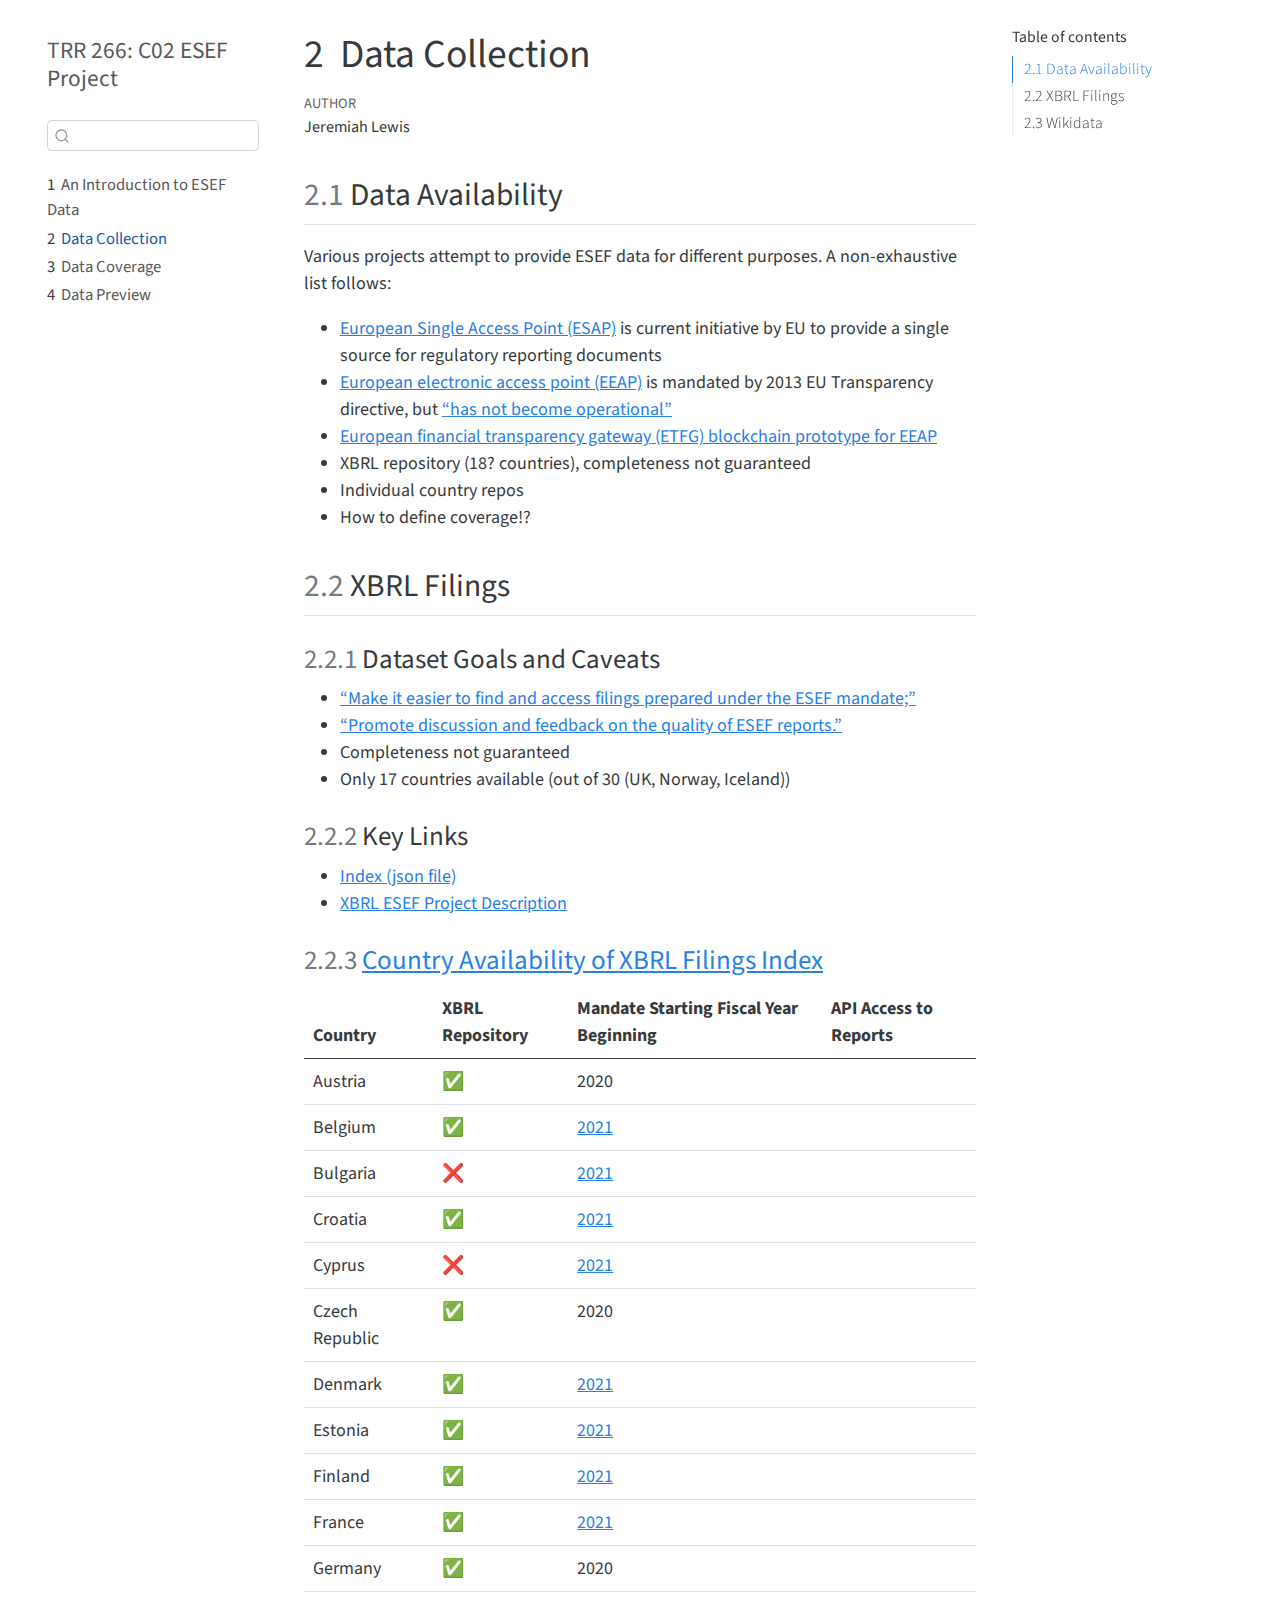
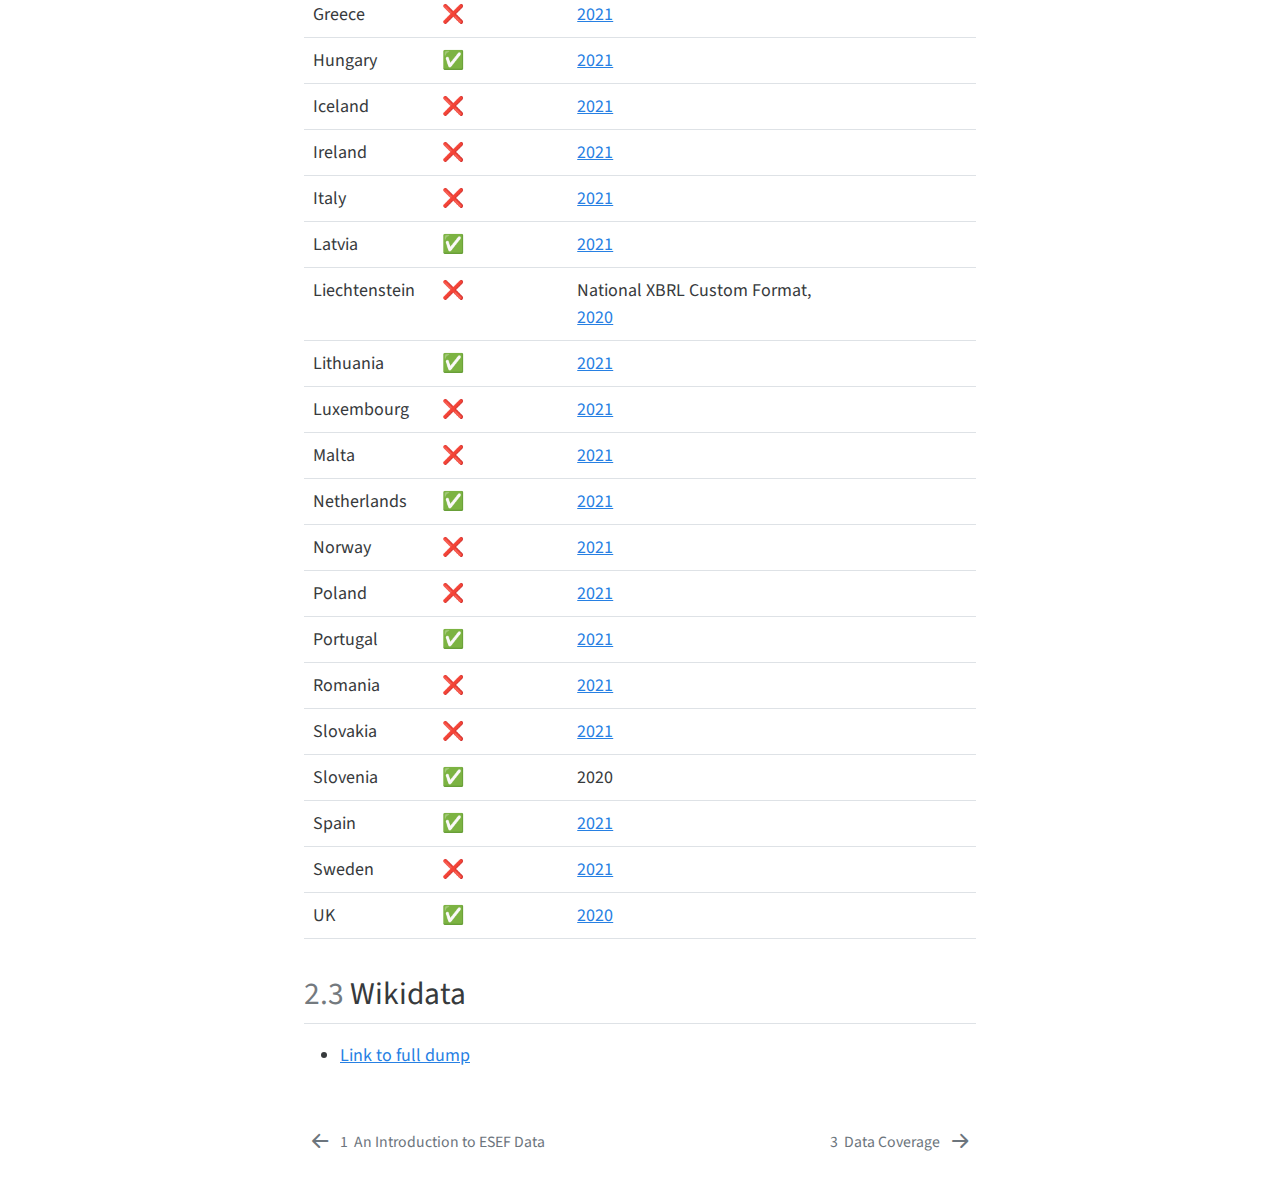
==== data-collection.html @ 5d167785 "Deploying to gh-pages from @ trr266/esef@4f5e19b838e55e9174f4c9a5ff359c7956d6057d 🚀" ====
<!DOCTYPE html>
<html xmlns="http://www.w3.org/1999/xhtml" lang="en" xml:lang="en"><head>

<meta charset="utf-8">
<meta name="generator" content="quarto-1.3.149">

<meta name="viewport" content="width=device-width, initial-scale=1.0, user-scalable=yes">

<meta name="author" content="Jeremiah Lewis">

<title>TRR 266: C02 ESEF Project - 2&nbsp; Data Collection</title>
<style>
code{white-space: pre-wrap;}
span.smallcaps{font-variant: small-caps;}
div.columns{display: flex; gap: min(4vw, 1.5em);}
div.column{flex: auto; overflow-x: auto;}
div.hanging-indent{margin-left: 1.5em; text-indent: -1.5em;}
ul.task-list{list-style: none;}
ul.task-list li input[type="checkbox"] {
  width: 0.8em;
  margin: 0 0.8em 0.2em -1.6em;
  vertical-align: middle;
}
</style>


<script src="site_libs/quarto-nav/quarto-nav.js"></script>
<script src="site_libs/quarto-nav/headroom.min.js"></script>
<script src="site_libs/clipboard/clipboard.min.js"></script>
<script src="site_libs/quarto-search/autocomplete.umd.js"></script>
<script src="site_libs/quarto-search/fuse.min.js"></script>
<script src="site_libs/quarto-search/quarto-search.js"></script>
<meta name="quarto:offset" content="./">
<link href="./data-coverage.html" rel="next">
<link href="./index.html" rel="prev">
<script src="site_libs/quarto-html/quarto.js"></script>
<script src="site_libs/quarto-html/popper.min.js"></script>
<script src="site_libs/quarto-html/tippy.umd.min.js"></script>
<script src="site_libs/quarto-html/anchor.min.js"></script>
<link href="site_libs/quarto-html/tippy.css" rel="stylesheet">
<link href="site_libs/quarto-html/quarto-syntax-highlighting.css" rel="stylesheet" id="quarto-text-highlighting-styles">
<script src="site_libs/bootstrap/bootstrap.min.js"></script>
<link href="site_libs/bootstrap/bootstrap-icons.css" rel="stylesheet">
<link href="site_libs/bootstrap/bootstrap.min.css" rel="stylesheet" id="quarto-bootstrap" data-mode="light">
<script id="quarto-search-options" type="application/json">{
  "location": "sidebar",
  "copy-button": false,
  "collapse-after": 3,
  "panel-placement": "start",
  "type": "textbox",
  "limit": 20,
  "language": {
    "search-no-results-text": "No results",
    "search-matching-documents-text": "matching documents",
    "search-copy-link-title": "Copy link to search",
    "search-hide-matches-text": "Hide additional matches",
    "search-more-match-text": "more match in this document",
    "search-more-matches-text": "more matches in this document",
    "search-clear-button-title": "Clear",
    "search-detached-cancel-button-title": "Cancel",
    "search-submit-button-title": "Submit"
  }
}</script>


</head>

<body class="nav-sidebar floating">

<div id="quarto-search-results"></div>
  <header id="quarto-header" class="headroom fixed-top">
  <nav class="quarto-secondary-nav" data-bs-toggle="collapse" data-bs-target="#quarto-sidebar" aria-controls="quarto-sidebar" aria-expanded="false" aria-label="Toggle sidebar navigation" onclick="if (window.quartoToggleHeadroom) { window.quartoToggleHeadroom(); }">
    <div class="container-fluid d-flex justify-content-between">
      <h1 class="quarto-secondary-nav-title"><span class="chapter-number">2</span>&nbsp; <span class="chapter-title">Data Collection</span></h1>
      <button type="button" class="quarto-btn-toggle btn" aria-label="Show secondary navigation">
        <i class="bi bi-chevron-right"></i>
      </button>
    </div>
  </nav>
</header>
<!-- content -->
<div id="quarto-content" class="quarto-container page-columns page-rows-contents page-layout-article">
<!-- sidebar -->
  <nav id="quarto-sidebar" class="sidebar collapse sidebar-navigation floating overflow-auto">
    <div class="pt-lg-2 mt-2 text-left sidebar-header">
    <div class="sidebar-title mb-0 py-0">
      <a href="./">TRR 266: C02 ESEF Project</a> 
    </div>
      </div>
      <div class="mt-2 flex-shrink-0 align-items-center">
        <div class="sidebar-search">
        <div id="quarto-search" class="" title="Search"></div>
        </div>
      </div>
    <div class="sidebar-menu-container"> 
    <ul class="list-unstyled mt-1">
        <li class="sidebar-item">
  <div class="sidebar-item-container"> 
  <a href="./index.html" class="sidebar-item-text sidebar-link"><span class="chapter-number">1</span>&nbsp; <span class="chapter-title">An Introduction to ESEF Data</span></a>
  </div>
</li>
        <li class="sidebar-item">
  <div class="sidebar-item-container"> 
  <a href="./data-collection.html" class="sidebar-item-text sidebar-link active"><span class="chapter-number">2</span>&nbsp; <span class="chapter-title">Data Collection</span></a>
  </div>
</li>
        <li class="sidebar-item">
  <div class="sidebar-item-container"> 
  <a href="./data-coverage.html" class="sidebar-item-text sidebar-link"><span class="chapter-number">3</span>&nbsp; <span class="chapter-title">Data Coverage</span></a>
  </div>
</li>
        <li class="sidebar-item">
  <div class="sidebar-item-container"> 
  <a href="./data-preview.html" class="sidebar-item-text sidebar-link"><span class="chapter-number">4</span>&nbsp; <span class="chapter-title">Data Preview</span></a>
  </div>
</li>
    </ul>
    </div>
</nav>
<!-- margin-sidebar -->
    <div id="quarto-margin-sidebar" class="sidebar margin-sidebar">
        <nav id="TOC" role="doc-toc" class="toc-active">
    <h2 id="toc-title">Table of contents</h2>
   
  <ul>
  <li><a href="#sec-data-availability" id="toc-sec-data-availability" class="nav-link active" data-scroll-target="#sec-data-availability"><span class="toc-section-number">2.1</span>  Data Availability</a></li>
  <li><a href="#xbrl-filings" id="toc-xbrl-filings" class="nav-link" data-scroll-target="#xbrl-filings"><span class="toc-section-number">2.2</span>  XBRL Filings</a>
  <ul class="collapse">
  <li><a href="#dataset-goals-and-caveats" id="toc-dataset-goals-and-caveats" class="nav-link" data-scroll-target="#dataset-goals-and-caveats"><span class="toc-section-number">2.2.1</span>  Dataset Goals and Caveats</a></li>
  <li><a href="#key-links" id="toc-key-links" class="nav-link" data-scroll-target="#key-links"><span class="toc-section-number">2.2.2</span>  Key Links</a></li>
  <li><a href="#country-availability-of-xbrl-filings-index" id="toc-country-availability-of-xbrl-filings-index" class="nav-link" data-scroll-target="#country-availability-of-xbrl-filings-index"><span class="toc-section-number">2.2.3</span>  Country Availability of XBRL Filings Index</a></li>
  </ul></li>
  <li><a href="#wikidata" id="toc-wikidata" class="nav-link" data-scroll-target="#wikidata"><span class="toc-section-number">2.3</span>  Wikidata</a></li>
  </ul>
</nav>
    </div>
<!-- main -->
<main class="content" id="quarto-document-content">

<header id="title-block-header" class="quarto-title-block default">
<div class="quarto-title">
<h1 class="title d-none d-lg-block"><span class="chapter-number">2</span>&nbsp; <span class="chapter-title">Data Collection</span></h1>
</div>



<div class="quarto-title-meta">

    <div>
    <div class="quarto-title-meta-heading">Author</div>
    <div class="quarto-title-meta-contents">
             <p>Jeremiah Lewis </p>
          </div>
  </div>
    
  
    
  </div>
  

</header>

<section id="sec-data-availability" class="level2" data-number="2.1">
<h2 data-number="2.1" class="anchored" data-anchor-id="sec-data-availability"><span class="header-section-number">2.1</span> Data Availability</h2>
<p>Various projects attempt to provide ESEF data for different purposes. A non-exhaustive list follows:</p>
<ul>
<li><a href="https://web.archive.org/web/20230208141643/https://www.xbrl.org/news/data-and-information-hub-esma-five-year-strategy-and-workplan/">European Single Access Point (ESAP)</a> is current initiative by EU to provide a single source for regulatory reporting documents</li>
<li><a href="https://ec.europa.eu/info/business-economy-euro/company-reporting-and-auditing/company-reporting/transparency-requirements-listed-companies_en">European electronic access point (EEAP)</a> is mandated by 2013 EU Transparency directive, but <a href="https://ec.europa.eu/info/business-economy-euro/company-reporting-and-auditing/company-reporting/transparency-requirements-listed-companies_en">“has not become operational”</a></li>
<li><a href="https://eftg.eu/">European financial transparency gateway (ETFG) blockchain prototype for EEAP</a></li>
<li>XBRL repository (18? countries), completeness not guaranteed</li>
<li>Individual country repos</li>
<li>How to define coverage!?</li>
</ul>
</section>
<section id="xbrl-filings" class="level2" data-number="2.2">
<h2 data-number="2.2" class="anchored" data-anchor-id="xbrl-filings"><span class="header-section-number">2.2</span> XBRL Filings</h2>
<section id="dataset-goals-and-caveats" class="level3" data-number="2.2.1">
<h3 data-number="2.2.1" class="anchored" data-anchor-id="dataset-goals-and-caveats"><span class="header-section-number">2.2.1</span> Dataset Goals and Caveats</h3>
<ul>
<li><a href="https://filings.xbrl.org/about.html">“Make it easier to find and access filings prepared under the ESEF mandate;”</a></li>
<li><a href="https://filings.xbrl.org/about.html">“Promote discussion and feedback on the quality of ESEF reports.”</a></li>
<li>Completeness not guaranteed</li>
<li>Only 17 countries available (out of 30 (UK, Norway, Iceland))</li>
</ul>
</section>
<section id="key-links" class="level3" data-number="2.2.2">
<h3 data-number="2.2.2" class="anchored" data-anchor-id="key-links"><span class="header-section-number">2.2.2</span> Key Links</h3>
<ul>
<li><a href="https://filings.xbrl.org/index.json">Index (json file)</a></li>
<li><a href="https://www.xbrl.org/news/xbrl-international-launches-filings-xbrl-org-for-esef-filings/">XBRL ESEF Project Description</a></li>
</ul>
</section>
<section id="country-availability-of-xbrl-filings-index" class="level3" data-number="2.2.3">
<h3 data-number="2.2.3" class="anchored" data-anchor-id="country-availability-of-xbrl-filings-index"><span class="header-section-number">2.2.3</span> <a href="https://filings.xbrl.org/about.html">Country Availability of XBRL Filings Index</a></h3>
<table class="table">
<thead>
<tr class="header">
<th>Country</th>
<th>XBRL Repository</th>
<th>Mandate Starting Fiscal Year Beginning</th>
<th>API Access to Reports</th>
</tr>
</thead>
<tbody>
<tr class="odd">
<td>Austria</td>
<td>✅</td>
<td>2020</td>
<td></td>
</tr>
<tr class="even">
<td>Belgium</td>
<td>✅</td>
<td><a href="https://ec.europa.eu/info/publications/201211-esef-postponement_en">2021</a></td>
<td></td>
</tr>
<tr class="odd">
<td>Bulgaria</td>
<td>❌</td>
<td><a href="https://ec.europa.eu/info/publications/201211-esef-postponement_en">2021</a></td>
<td></td>
</tr>
<tr class="even">
<td>Croatia</td>
<td>✅</td>
<td><a href="https://ec.europa.eu/info/publications/201211-esef-postponement_en">2021</a></td>
<td></td>
</tr>
<tr class="odd">
<td>Cyprus</td>
<td>❌</td>
<td><a href="https://ec.europa.eu/info/publications/201211-esef-postponement_en">2021</a></td>
<td></td>
</tr>
<tr class="even">
<td>Czech Republic</td>
<td>✅</td>
<td>2020</td>
<td></td>
</tr>
<tr class="odd">
<td>Denmark</td>
<td>✅</td>
<td><a href="https://ec.europa.eu/info/publications/201211-esef-postponement_en">2021</a></td>
<td></td>
</tr>
<tr class="even">
<td>Estonia</td>
<td>✅</td>
<td><a href="https://ec.europa.eu/info/publications/201211-esef-postponement_en">2021</a></td>
<td></td>
</tr>
<tr class="odd">
<td>Finland</td>
<td>✅</td>
<td><a href="https://ec.europa.eu/info/publications/201211-esef-postponement_en">2021</a></td>
<td></td>
</tr>
<tr class="even">
<td>France</td>
<td>✅</td>
<td><a href="https://ec.europa.eu/info/publications/201211-esef-postponement_en">2021</a></td>
<td></td>
</tr>
<tr class="odd">
<td>Germany</td>
<td>✅</td>
<td>2020</td>
<td></td>
</tr>
<tr class="even">
<td>Greece</td>
<td>❌</td>
<td><a href="https://ec.europa.eu/info/publications/201211-esef-postponement_en">2021</a></td>
<td></td>
</tr>
<tr class="odd">
<td>Hungary</td>
<td>✅</td>
<td><a href="https://ec.europa.eu/info/publications/201211-esef-postponement_en">2021</a></td>
<td></td>
</tr>
<tr class="even">
<td>Iceland</td>
<td>❌</td>
<td><a href="https://parseport.com/esef-postponement-information/">2021</a></td>
<td></td>
</tr>
<tr class="odd">
<td>Ireland</td>
<td>❌</td>
<td><a href="https://ec.europa.eu/info/publications/201211-esef-postponement_en">2021</a></td>
<td></td>
</tr>
<tr class="even">
<td>Italy</td>
<td>❌</td>
<td><a href="https://ec.europa.eu/info/publications/201211-esef-postponement_en">2021</a></td>
<td></td>
</tr>
<tr class="odd">
<td>Latvia</td>
<td>✅</td>
<td><a href="https://ec.europa.eu/info/publications/201211-esef-postponement_en">2021</a></td>
<td></td>
</tr>
<tr class="even">
<td>Liechtenstein</td>
<td>❌</td>
<td>National XBRL Custom Format, <a href="https://www.fma-li.li/de/aufsicht/bereich-versicherungen-und-vorsorgeeinrichtungen/versicherungsunternehmen/meldewesen-xbrl/nationale-xbrl-taxonomie.html">2020</a></td>
<td></td>
</tr>
<tr class="odd">
<td>Lithuania</td>
<td>✅</td>
<td><a href="https://ec.europa.eu/info/publications/201211-esef-postponement_en">2021</a></td>
<td></td>
</tr>
<tr class="even">
<td>Luxembourg</td>
<td>❌</td>
<td><a href="https://ec.europa.eu/info/publications/201211-esef-postponement_en">2021</a></td>
<td></td>
</tr>
<tr class="odd">
<td>Malta</td>
<td>❌</td>
<td><a href="https://ec.europa.eu/info/publications/201211-esef-postponement_en">2021</a></td>
<td></td>
</tr>
<tr class="even">
<td>Netherlands</td>
<td>✅</td>
<td><a href="https://ec.europa.eu/info/publications/201211-esef-postponement_en">2021</a></td>
<td></td>
</tr>
<tr class="odd">
<td>Norway</td>
<td>❌</td>
<td><a href="https://parseport.com/esef-postponement-information/">2021</a></td>
<td></td>
</tr>
<tr class="even">
<td>Poland</td>
<td>❌</td>
<td><a href="https://ec.europa.eu/info/publications/201211-esef-postponement_en">2021</a></td>
<td></td>
</tr>
<tr class="odd">
<td>Portugal</td>
<td>✅</td>
<td><a href="https://ec.europa.eu/info/publications/201211-esef-postponement_en">2021</a></td>
<td></td>
</tr>
<tr class="even">
<td>Romania</td>
<td>❌</td>
<td><a href="https://ec.europa.eu/info/publications/201211-esef-postponement_en">2021</a></td>
<td></td>
</tr>
<tr class="odd">
<td>Slovakia</td>
<td>❌</td>
<td><a href="https://ec.europa.eu/info/publications/201211-esef-postponement_en">2021</a></td>
<td></td>
</tr>
<tr class="even">
<td>Slovenia</td>
<td>✅</td>
<td>2020</td>
<td></td>
</tr>
<tr class="odd">
<td>Spain</td>
<td>✅</td>
<td><a href="https://ec.europa.eu/info/publications/201211-esef-postponement_en">2021</a></td>
<td></td>
</tr>
<tr class="even">
<td>Sweden</td>
<td>❌</td>
<td><a href="https://ec.europa.eu/info/publications/201211-esef-postponement_en">2021</a></td>
<td></td>
</tr>
<tr class="odd">
<td>UK</td>
<td>✅</td>
<td><a href="https://www.gov.uk/government/publications/european-single-electronic-format-esef-regulation-requirements-the-governments-position/the-uk-governments-position-on-the-effect-of-the-esef-regulation-on-the-directors-sign-off-of-accounts-of-uk-incorporated-users">2020</a></td>
<td></td>
</tr>
</tbody>
</table>
</section>
</section>
<section id="wikidata" class="level2" data-number="2.3">
<h2 data-number="2.3" class="anchored" data-anchor-id="wikidata"><span class="header-section-number">2.3</span> Wikidata</h2>
<ul>
<li><a href="https://dumps.wikimedia.org/wikidatawiki/entities/">Link to full dump</a></li>
</ul>


</section>

</main> <!-- /main -->
<script id="quarto-html-after-body" type="application/javascript">
window.document.addEventListener("DOMContentLoaded", function (event) {
  const toggleBodyColorMode = (bsSheetEl) => {
    const mode = bsSheetEl.getAttribute("data-mode");
    const bodyEl = window.document.querySelector("body");
    if (mode === "dark") {
      bodyEl.classList.add("quarto-dark");
      bodyEl.classList.remove("quarto-light");
    } else {
      bodyEl.classList.add("quarto-light");
      bodyEl.classList.remove("quarto-dark");
    }
  }
  const toggleBodyColorPrimary = () => {
    const bsSheetEl = window.document.querySelector("link#quarto-bootstrap");
    if (bsSheetEl) {
      toggleBodyColorMode(bsSheetEl);
    }
  }
  toggleBodyColorPrimary();  
  const icon = "";
  const anchorJS = new window.AnchorJS();
  anchorJS.options = {
    placement: 'right',
    icon: icon
  };
  anchorJS.add('.anchored');
  const clipboard = new window.ClipboardJS('.code-copy-button', {
    target: function(trigger) {
      return trigger.previousElementSibling;
    }
  });
  clipboard.on('success', function(e) {
    // button target
    const button = e.trigger;
    // don't keep focus
    button.blur();
    // flash "checked"
    button.classList.add('code-copy-button-checked');
    var currentTitle = button.getAttribute("title");
    button.setAttribute("title", "Copied!");
    let tooltip;
    if (window.bootstrap) {
      button.setAttribute("data-bs-toggle", "tooltip");
      button.setAttribute("data-bs-placement", "left");
      button.setAttribute("data-bs-title", "Copied!");
      tooltip = new bootstrap.Tooltip(button, 
        { trigger: "manual", 
          customClass: "code-copy-button-tooltip",
          offset: [0, -8]});
      tooltip.show();    
    }
    setTimeout(function() {
      if (tooltip) {
        tooltip.hide();
        button.removeAttribute("data-bs-title");
        button.removeAttribute("data-bs-toggle");
        button.removeAttribute("data-bs-placement");
      }
      button.setAttribute("title", currentTitle);
      button.classList.remove('code-copy-button-checked');
    }, 1000);
    // clear code selection
    e.clearSelection();
  });
  function tippyHover(el, contentFn) {
    const config = {
      allowHTML: true,
      content: contentFn,
      maxWidth: 500,
      delay: 100,
      arrow: false,
      appendTo: function(el) {
          return el.parentElement;
      },
      interactive: true,
      interactiveBorder: 10,
      theme: 'quarto',
      placement: 'bottom-start'
    };
    window.tippy(el, config); 
  }
  const noterefs = window.document.querySelectorAll('a[role="doc-noteref"]');
  for (var i=0; i<noterefs.length; i++) {
    const ref = noterefs[i];
    tippyHover(ref, function() {
      // use id or data attribute instead here
      let href = ref.getAttribute('data-footnote-href') || ref.getAttribute('href');
      try { href = new URL(href).hash; } catch {}
      const id = href.replace(/^#\/?/, "");
      const note = window.document.getElementById(id);
      return note.innerHTML;
    });
  }
      let selectedAnnoteEl;
      const selectorForAnnotation = ( cell, annotation) => {
        let cellAttr = 'data-code-cell="' + cell + '"';
        let lineAttr = 'data-code-annotation="' +  annotation + '"';
        const selector = 'span[' + cellAttr + '][' + lineAttr + ']';
        return selector;
      }
      const selectCodeLines = (annoteEl) => {
        const doc = window.document;
        const targetCell = annoteEl.getAttribute("data-target-cell");
        const targetAnnotation = annoteEl.getAttribute("data-target-annotation");
        const annoteSpan = window.document.querySelector(selectorForAnnotation(targetCell, targetAnnotation));
        const lines = annoteSpan.getAttribute("data-code-lines").split(",");
        const lineIds = lines.map((line) => {
          return targetCell + "-" + line;
        })
        let top = null;
        let height = null;
        let parent = null;
        if (lineIds.length > 0) {
            //compute the position of the single el (top and bottom and make a div)
            const el = window.document.getElementById(lineIds[0]);
            top = el.offsetTop;
            height = el.offsetHeight;
            parent = el.parentElement.parentElement;
          if (lineIds.length > 1) {
            const lastEl = window.document.getElementById(lineIds[lineIds.length - 1]);
            const bottom = lastEl.offsetTop + lastEl.offsetHeight;
            height = bottom - top;
          }
          if (top !== null && height !== null && parent !== null) {
            // cook up a div (if necessary) and position it 
            let div = window.document.getElementById("code-annotation-line-highlight");
            if (div === null) {
              div = window.document.createElement("div");
              div.setAttribute("id", "code-annotation-line-highlight");
              div.style.position = 'absolute';
              parent.appendChild(div);
            }
            div.style.top = top - 2 + "px";
            div.style.height = height + 4 + "px";
            let gutterDiv = window.document.getElementById("code-annotation-line-highlight-gutter");
            if (gutterDiv === null) {
              gutterDiv = window.document.createElement("div");
              gutterDiv.setAttribute("id", "code-annotation-line-highlight-gutter");
              gutterDiv.style.position = 'absolute';
              const codeCell = window.document.getElementById(targetCell);
              const gutter = codeCell.querySelector('.code-annotation-gutter');
              gutter.appendChild(gutterDiv);
            }
            gutterDiv.style.top = top - 2 + "px";
            gutterDiv.style.height = height + 4 + "px";
          }
          selectedAnnoteEl = annoteEl;
        }
      };
      const unselectCodeLines = () => {
        const elementsIds = ["code-annotation-line-highlight", "code-annotation-line-highlight-gutter"];
        elementsIds.forEach((elId) => {
          const div = window.document.getElementById(elId);
          if (div) {
            div.remove();
          }
        });
        selectedAnnoteEl = undefined;
      };
      // Attach click handler to the DT
      const annoteDls = window.document.querySelectorAll('dt[data-target-cell]');
      for (const annoteDlNode of annoteDls) {
        annoteDlNode.addEventListener('click', (event) => {
          const clickedEl = event.target;
          if (clickedEl !== selectedAnnoteEl) {
            unselectCodeLines();
            const activeEl = window.document.querySelector('dt[data-target-cell].code-annotation-active');
            if (activeEl) {
              activeEl.classList.remove('code-annotation-active');
            }
            selectCodeLines(clickedEl);
            clickedEl.classList.add('code-annotation-active');
          } else {
            // Unselect the line
            unselectCodeLines();
            clickedEl.classList.remove('code-annotation-active');
          }
        });
      }
  const findCites = (el) => {
    const parentEl = el.parentElement;
    if (parentEl) {
      const cites = parentEl.dataset.cites;
      if (cites) {
        return {
          el,
          cites: cites.split(' ')
        };
      } else {
        return findCites(el.parentElement)
      }
    } else {
      return undefined;
    }
  };
  var bibliorefs = window.document.querySelectorAll('a[role="doc-biblioref"]');
  for (var i=0; i<bibliorefs.length; i++) {
    const ref = bibliorefs[i];
    const citeInfo = findCites(ref);
    if (citeInfo) {
      tippyHover(citeInfo.el, function() {
        var popup = window.document.createElement('div');
        citeInfo.cites.forEach(function(cite) {
          var citeDiv = window.document.createElement('div');
          citeDiv.classList.add('hanging-indent');
          citeDiv.classList.add('csl-entry');
          var biblioDiv = window.document.getElementById('ref-' + cite);
          if (biblioDiv) {
            citeDiv.innerHTML = biblioDiv.innerHTML;
          }
          popup.appendChild(citeDiv);
        });
        return popup.innerHTML;
      });
    }
  }
});
</script>
<nav class="page-navigation">
  <div class="nav-page nav-page-previous">
      <a href="./index.html" class="pagination-link">
        <i class="bi bi-arrow-left-short"></i> <span class="nav-page-text"><span class="chapter-number">1</span>&nbsp; <span class="chapter-title">An Introduction to ESEF Data</span></span>
      </a>          
  </div>
  <div class="nav-page nav-page-next">
      <a href="./data-coverage.html" class="pagination-link">
        <span class="nav-page-text"><span class="chapter-number">3</span>&nbsp; <span class="chapter-title">Data Coverage</span></span> <i class="bi bi-arrow-right-short"></i>
      </a>
  </div>
</nav>
</div> <!-- /content -->



</body></html>
---- site_libs/quarto-html/tippy.css ----
.tippy-box[data-animation=fade][data-state=hidden]{opacity:0}[data-tippy-root]{max-width:calc(100vw - 10px)}.tippy-box{position:relative;background-color:#333;color:#fff;border-radius:4px;font-size:14px;line-height:1.4;white-space:normal;outline:0;transition-property:transform,visibility,opacity}.tippy-box[data-placement^=top]>.tippy-arrow{bottom:0}.tippy-box[data-placement^=top]>.tippy-arrow:before{bottom:-7px;left:0;border-width:8px 8px 0;border-top-color:initial;transform-origin:center top}.tippy-box[data-placement^=bottom]>.tippy-arrow{top:0}.tippy-box[data-placement^=bottom]>.tippy-arrow:before{top:-7px;left:0;border-width:0 8px 8px;border-bottom-color:initial;transform-origin:center bottom}.tippy-box[data-placement^=left]>.tippy-arrow{right:0}.tippy-box[data-placement^=left]>.tippy-arrow:before{border-width:8px 0 8px 8px;border-left-color:initial;right:-7px;transform-origin:center left}.tippy-box[data-placement^=right]>.tippy-arrow{left:0}.tippy-box[data-placement^=right]>.tippy-arrow:before{left:-7px;border-width:8px 8px 8px 0;border-right-color:initial;transform-origin:center right}.tippy-box[data-inertia][data-state=visible]{transition-timing-function:cubic-bezier(.54,1.5,.38,1.11)}.tippy-arrow{width:16px;height:16px;color:#333}.tippy-arrow:before{content:"";position:absolute;border-color:transparent;border-style:solid}.tippy-content{position:relative;padding:5px 9px;z-index:1}
---- site_libs/quarto-html/quarto-syntax-highlighting.css ----
/* quarto syntax highlight colors */
:root {
  --quarto-hl-ot-color: #003B4F;
  --quarto-hl-at-color: #657422;
  --quarto-hl-ss-color: #20794D;
  --quarto-hl-an-color: #5E5E5E;
  --quarto-hl-fu-color: #4758AB;
  --quarto-hl-st-color: #20794D;
  --quarto-hl-cf-color: #003B4F;
  --quarto-hl-op-color: #5E5E5E;
  --quarto-hl-er-color: #AD0000;
  --quarto-hl-bn-color: #AD0000;
  --quarto-hl-al-color: #AD0000;
  --quarto-hl-va-color: #111111;
  --quarto-hl-bu-color: inherit;
  --quarto-hl-ex-color: inherit;
  --quarto-hl-pp-color: #AD0000;
  --quarto-hl-in-color: #5E5E5E;
  --quarto-hl-vs-color: #20794D;
  --quarto-hl-wa-color: #5E5E5E;
  --quarto-hl-do-color: #5E5E5E;
  --quarto-hl-im-color: #00769E;
  --quarto-hl-ch-color: #20794D;
  --quarto-hl-dt-color: #AD0000;
  --quarto-hl-fl-color: #AD0000;
  --quarto-hl-co-color: #5E5E5E;
  --quarto-hl-cv-color: #5E5E5E;
  --quarto-hl-cn-color: #8f5902;
  --quarto-hl-sc-color: #5E5E5E;
  --quarto-hl-dv-color: #AD0000;
  --quarto-hl-kw-color: #003B4F;
}

/* other quarto variables */
:root {
  --quarto-font-monospace: SFMono-Regular, Menlo, Monaco, Consolas, "Liberation Mono", "Courier New", monospace;
}

pre > code.sourceCode > span {
  color: #003B4F;
}

code span {
  color: #003B4F;
}

code.sourceCode > span {
  color: #003B4F;
}

div.sourceCode,
div.sourceCode pre.sourceCode {
  color: #003B4F;
}

code span.ot {
  color: #003B4F;
}

code span.at {
  color: #657422;
}

code span.ss {
  color: #20794D;
}

code span.an {
  color: #5E5E5E;
}

code span.fu {
  color: #4758AB;
}

code span.st {
  color: #20794D;
}

code span.cf {
  color: #003B4F;
}

code span.op {
  color: #5E5E5E;
}

code span.er {
  color: #AD0000;
}

code span.bn {
  color: #AD0000;
}

code span.al {
  color: #AD0000;
}

code span.va {
  color: #111111;
}

code span.pp {
  color: #AD0000;
}

code span.in {
  color: #5E5E5E;
}

code span.vs {
  color: #20794D;
}

code span.wa {
  color: #5E5E5E;
  font-style: italic;
}

code span.do {
  color: #5E5E5E;
  font-style: italic;
}

code span.im {
  color: #00769E;
}

code span.ch {
  color: #20794D;
}

code span.dt {
  color: #AD0000;
}

code span.fl {
  color: #AD0000;
}

code span.co {
  color: #5E5E5E;
}

code span.cv {
  color: #5E5E5E;
  font-style: italic;
}

code span.cn {
  color: #8f5902;
}

code span.sc {
  color: #5E5E5E;
}

code span.dv {
  color: #AD0000;
}

code span.kw {
  color: #003B4F;
}

.prevent-inlining {
  content: "</";
}

/*# sourceMappingURL=debc5d5d77c3f9108843748ff7464032.css.map */
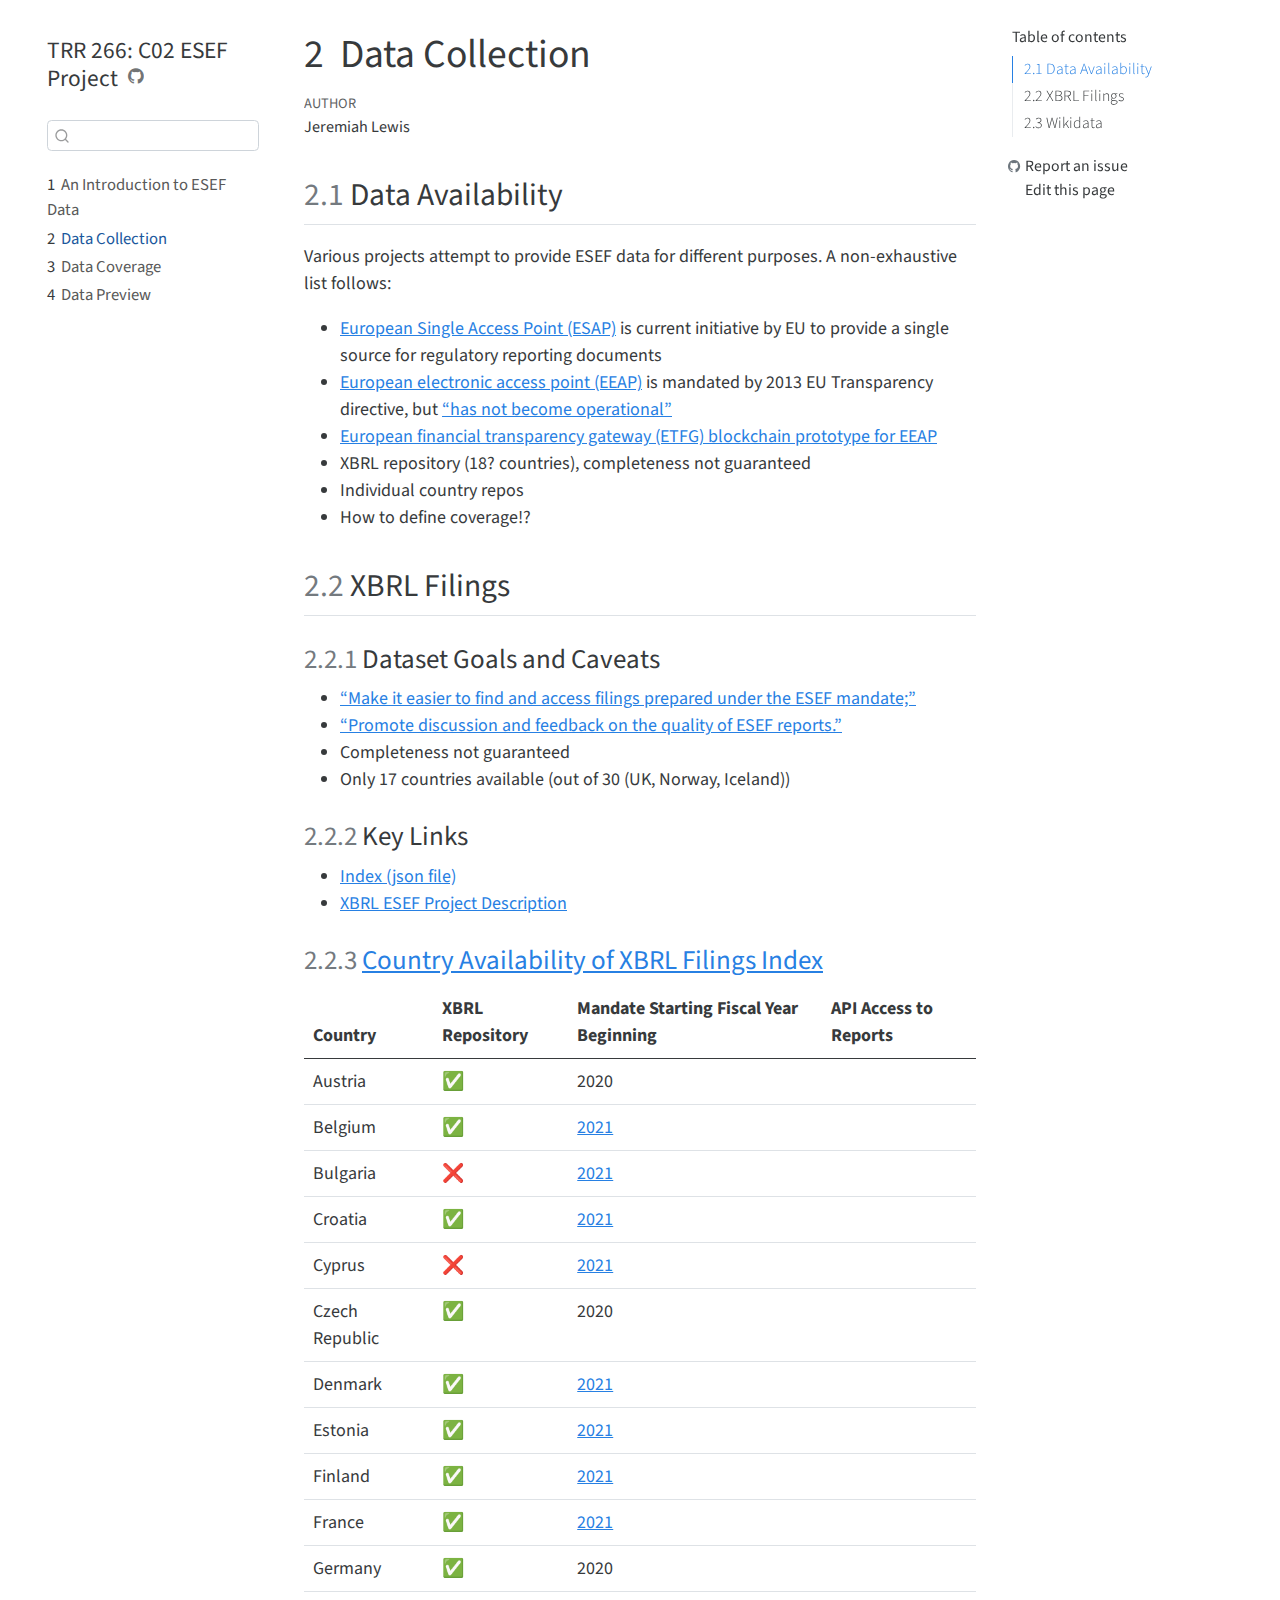
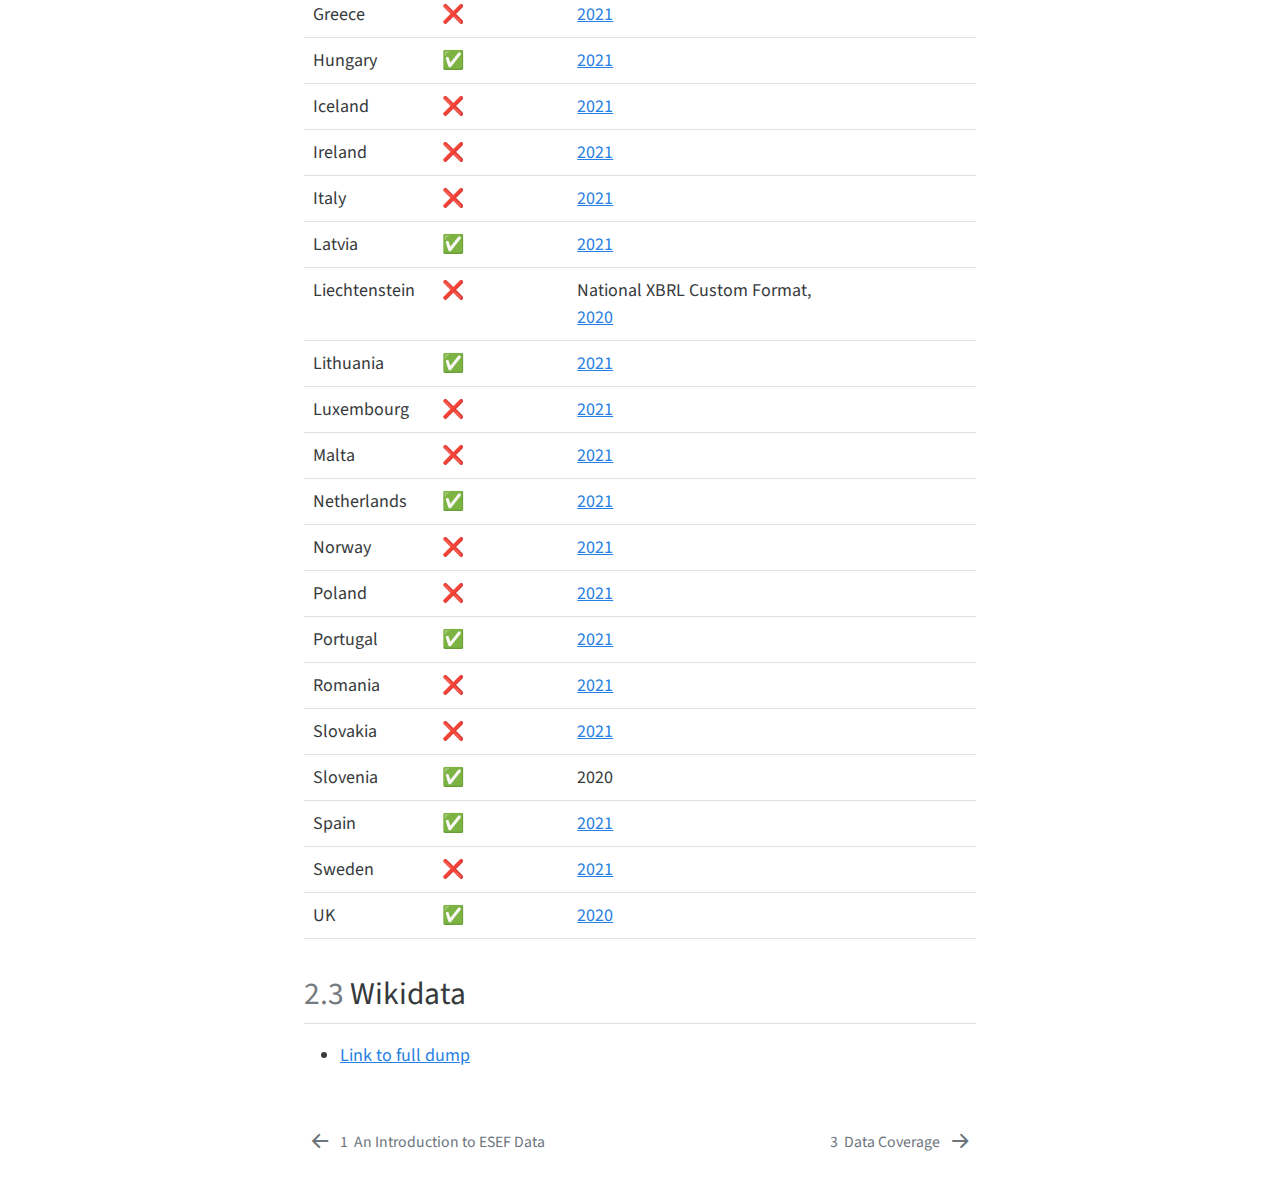
==== commit e3f8f754: "Deploying to gh-pages from @ trr266/esef-website@c91cd4a896d0bf63a9e533c9faed59a8151e9878 🚀" ====
--- a/data-collection.html
+++ b/data-collection.html
@@ -2,7 +2,7 @@
 <html xmlns="http://www.w3.org/1999/xhtml" lang="en" xml:lang="en"><head>
 
 <meta charset="utf-8">
-<meta name="generator" content="quarto-1.3.149">
+<meta name="generator" content="quarto-1.3.220">
 
 <meta name="viewport" content="width=device-width, initial-scale=1.0, user-scalable=yes">
 
@@ -69,11 +69,16 @@
 
 <div id="quarto-search-results"></div>
   <header id="quarto-header" class="headroom fixed-top">
-  <nav class="quarto-secondary-nav" data-bs-toggle="collapse" data-bs-target="#quarto-sidebar" aria-controls="quarto-sidebar" aria-expanded="false" aria-label="Toggle sidebar navigation" onclick="if (window.quartoToggleHeadroom) { window.quartoToggleHeadroom(); }">
-    <div class="container-fluid d-flex justify-content-between">
-      <h1 class="quarto-secondary-nav-title"><span class="chapter-number">2</span>&nbsp; <span class="chapter-title">Data Collection</span></h1>
-      <button type="button" class="quarto-btn-toggle btn" aria-label="Show secondary navigation">
-        <i class="bi bi-chevron-right"></i>
+  <nav class="quarto-secondary-nav">
+    <div class="container-fluid d-flex">
+      <button type="button" class="quarto-btn-toggle btn" data-bs-toggle="collapse" data-bs-target="#quarto-sidebar,#quarto-sidebar-glass" aria-controls="quarto-sidebar" aria-expanded="false" aria-label="Toggle sidebar navigation" onclick="if (window.quartoToggleHeadroom) { window.quartoToggleHeadroom(); }">
+        <i class="bi bi-layout-text-sidebar-reverse"></i>
+      </button>
+      <nav class="quarto-page-breadcrumbs" aria-label="breadcrumb"><ol class="breadcrumb"><li class="breadcrumb-item"><a href="./data-collection.html"><span class="chapter-number">2</span>&nbsp; <span class="chapter-title">Data Collection</span></a></li></ol></nav>
+      <a class="flex-grow-1" data-bs-toggle="collapse" data-bs-target="#quarto-sidebar,#quarto-sidebar-glass" aria-controls="quarto-sidebar" aria-expanded="false" aria-label="Toggle sidebar navigation" onclick="if (window.quartoToggleHeadroom) { window.quartoToggleHeadroom(); }">      
+      </a>
+      <button type="button" class="btn quarto-search-button" aria-label="Search" onclick="window.quartoOpenSearch();">
+        <i class="bi bi-search"></i>
       </button>
     </div>
   </nav>
@@ -81,17 +86,20 @@
 <!-- content -->
 <div id="quarto-content" class="quarto-container page-columns page-rows-contents page-layout-article">
 <!-- sidebar -->
-  <nav id="quarto-sidebar" class="sidebar collapse sidebar-navigation floating overflow-auto">
+  <nav id="quarto-sidebar" class="sidebar collapse collapse-horizontal sidebar-navigation floating overflow-auto">
     <div class="pt-lg-2 mt-2 text-left sidebar-header">
     <div class="sidebar-title mb-0 py-0">
       <a href="./">TRR 266: C02 ESEF Project</a> 
+        <div class="sidebar-tools-main">
+    <a href="https://github.com/quarto-dev/quarto-demo" title="Source Code" class="quarto-navigation-tool px-1" aria-label="Source Code"><i class="bi bi-github"></i></a>
+</div>
     </div>
       </div>
-      <div class="mt-2 flex-shrink-0 align-items-center">
+        <div class="mt-2 flex-shrink-0 align-items-center">
         <div class="sidebar-search">
         <div id="quarto-search" class="" title="Search"></div>
         </div>
-      </div>
+        </div>
     <div class="sidebar-menu-container"> 
     <ul class="list-unstyled mt-1">
         <li class="sidebar-item">
@@ -117,6 +125,7 @@
     </ul>
     </div>
 </nav>
+<div id="quarto-sidebar-glass" data-bs-toggle="collapse" data-bs-target="#quarto-sidebar,#quarto-sidebar-glass"></div>
 <!-- margin-sidebar -->
     <div id="quarto-margin-sidebar" class="sidebar margin-sidebar">
         <nav id="TOC" role="doc-toc" class="toc-active">
@@ -132,14 +141,14 @@
   </ul></li>
   <li><a href="#wikidata" id="toc-wikidata" class="nav-link" data-scroll-target="#wikidata"><span class="toc-section-number">2.3</span>  Wikidata</a></li>
   </ul>
-</nav>
+<div class="toc-actions"><div><i class="bi bi-github"></i></div><div class="action-links"><p><a href="https://github.com/quarto-dev/quarto-demo/issues/new" class="toc-action">Report an issue</a></p><p><a href="https://github.com/quarto-dev/quarto-demo/edit/main/data-collection.qmd" class="toc-action">Edit this page</a></p></div></div></nav>
     </div>
 <!-- main -->
 <main class="content" id="quarto-document-content">
 
 <header id="title-block-header" class="quarto-title-block default">
 <div class="quarto-title">
-<h1 class="title d-none d-lg-block"><span class="chapter-number">2</span>&nbsp; <span class="chapter-title">Data Collection</span></h1>
+<h1 class="title"><span class="chapter-number">2</span>&nbsp; <span class="chapter-title">Data Collection</span></h1>
 </div>
 
 
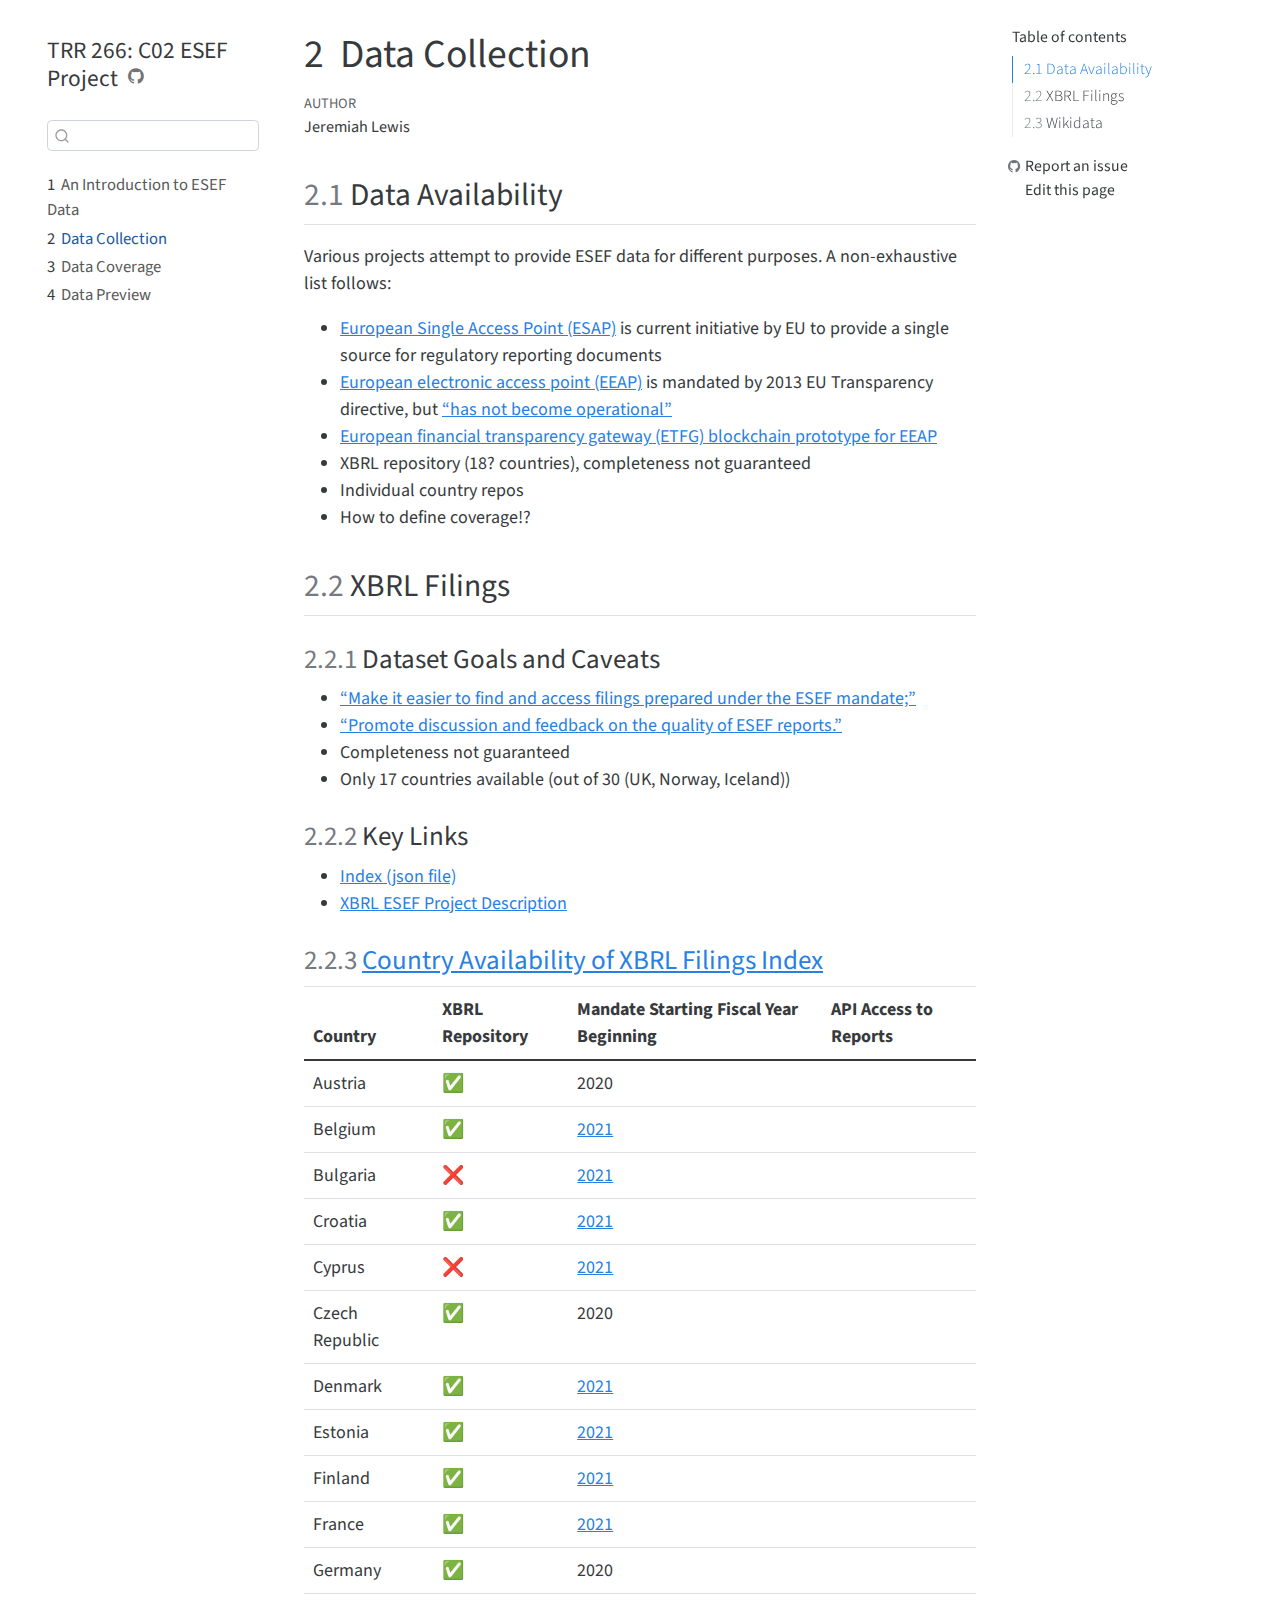
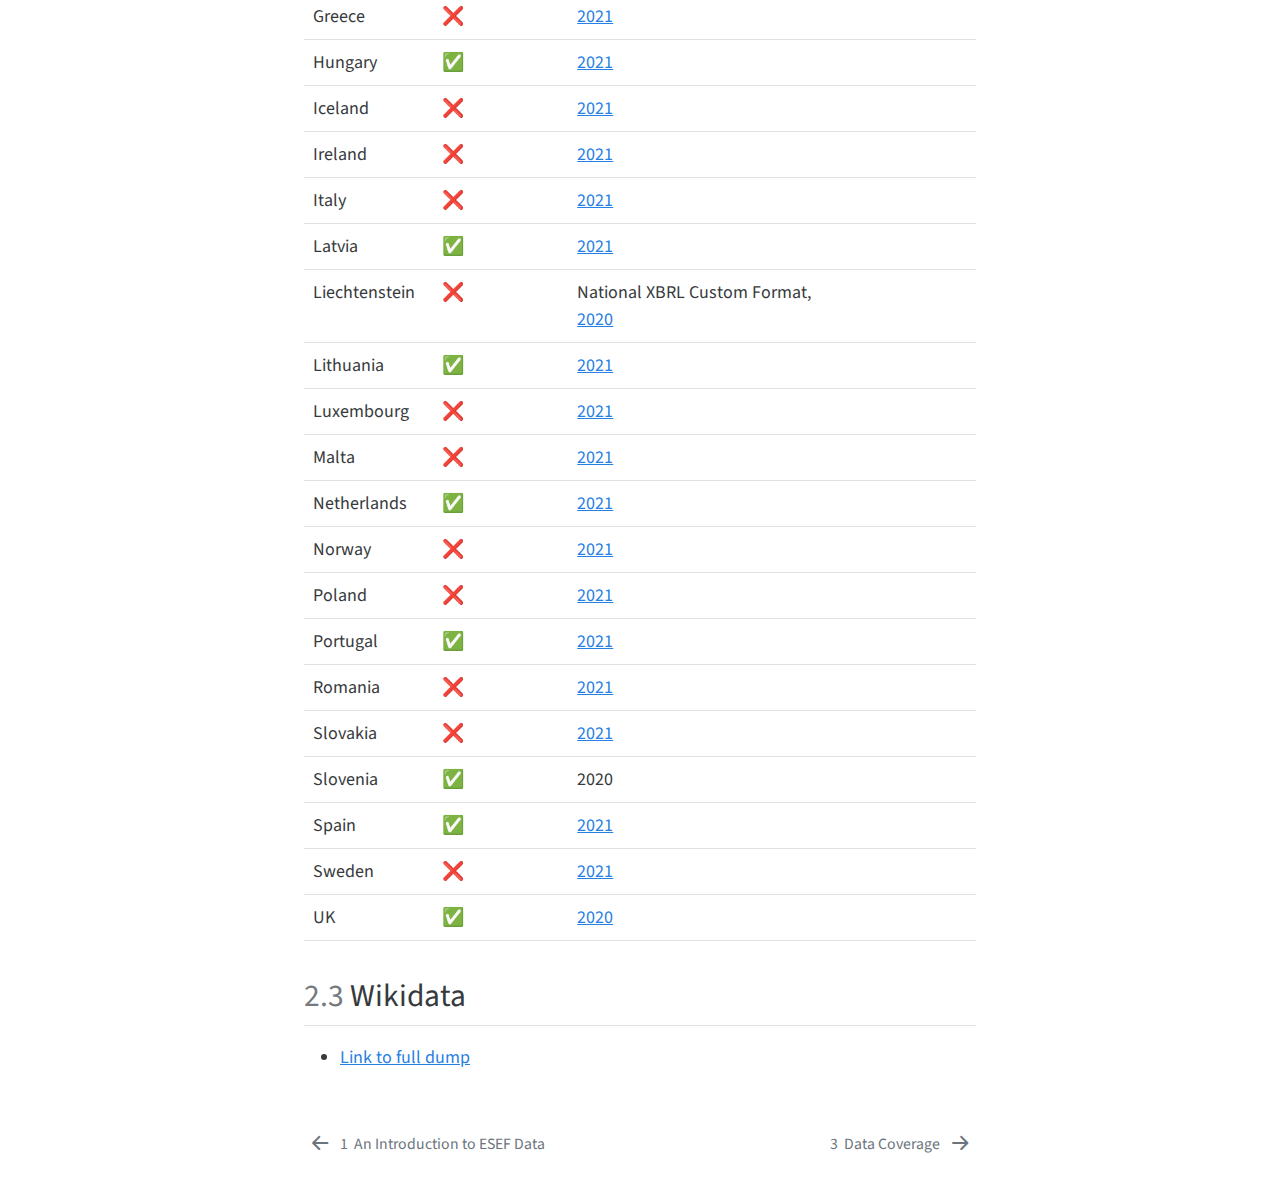
==== commit 80399d22: "Deploying to gh-pages from @ trr266/esef-website@622dac6cd6c97fe245c726c748c464aaeab8aeec 🚀" ====
--- a/data-collection.html
+++ b/data-collection.html
@@ -2,7 +2,7 @@
 <html xmlns="http://www.w3.org/1999/xhtml" lang="en" xml:lang="en"><head>
 
 <meta charset="utf-8">
-<meta name="generator" content="quarto-1.3.220">
+<meta name="generator" content="quarto-1.3.240">
 
 <meta name="viewport" content="width=device-width, initial-scale=1.0, user-scalable=yes">
 
@@ -18,7 +18,7 @@
 ul.task-list{list-style: none;}
 ul.task-list li input[type="checkbox"] {
   width: 0.8em;
-  margin: 0 0.8em 0.2em -1.6em;
+  margin: 0 0.8em 0.2em -1em; /* quarto-specific, see https://github.com/quarto-dev/quarto-cli/issues/4556 */ 
   vertical-align: middle;
 }
 </style>
@@ -91,7 +91,7 @@
     <div class="sidebar-title mb-0 py-0">
       <a href="./">TRR 266: C02 ESEF Project</a> 
         <div class="sidebar-tools-main">
-    <a href="https://github.com/quarto-dev/quarto-demo" title="Source Code" class="quarto-navigation-tool px-1" aria-label="Source Code"><i class="bi bi-github"></i></a>
+    <a href="https://github.com/trr266/esef-website" title="Source Code" class="quarto-navigation-tool px-1" aria-label="Source Code"><i class="bi bi-github"></i></a>
 </div>
     </div>
       </div>
@@ -104,22 +104,26 @@
     <ul class="list-unstyled mt-1">
         <li class="sidebar-item">
   <div class="sidebar-item-container"> 
-  <a href="./index.html" class="sidebar-item-text sidebar-link"><span class="chapter-number">1</span>&nbsp; <span class="chapter-title">An Introduction to ESEF Data</span></a>
+  <a href="./index.html" class="sidebar-item-text sidebar-link">
+ <span class="menu-text"><span class="chapter-number">1</span>&nbsp; <span class="chapter-title">An Introduction to ESEF Data</span></span></a>
   </div>
 </li>
         <li class="sidebar-item">
   <div class="sidebar-item-container"> 
-  <a href="./data-collection.html" class="sidebar-item-text sidebar-link active"><span class="chapter-number">2</span>&nbsp; <span class="chapter-title">Data Collection</span></a>
+  <a href="./data-collection.html" class="sidebar-item-text sidebar-link active">
+ <span class="menu-text"><span class="chapter-number">2</span>&nbsp; <span class="chapter-title">Data Collection</span></span></a>
   </div>
 </li>
         <li class="sidebar-item">
   <div class="sidebar-item-container"> 
-  <a href="./data-coverage.html" class="sidebar-item-text sidebar-link"><span class="chapter-number">3</span>&nbsp; <span class="chapter-title">Data Coverage</span></a>
+  <a href="./data-coverage.html" class="sidebar-item-text sidebar-link">
+ <span class="menu-text"><span class="chapter-number">3</span>&nbsp; <span class="chapter-title">Data Coverage</span></span></a>
   </div>
 </li>
         <li class="sidebar-item">
   <div class="sidebar-item-container"> 
-  <a href="./data-preview.html" class="sidebar-item-text sidebar-link"><span class="chapter-number">4</span>&nbsp; <span class="chapter-title">Data Preview</span></a>
+  <a href="./data-preview.html" class="sidebar-item-text sidebar-link">
+ <span class="menu-text"><span class="chapter-number">4</span>&nbsp; <span class="chapter-title">Data Preview</span></span></a>
   </div>
 </li>
     </ul>
@@ -132,16 +136,16 @@
     <h2 id="toc-title">Table of contents</h2>
    
   <ul>
-  <li><a href="#sec-data-availability" id="toc-sec-data-availability" class="nav-link active" data-scroll-target="#sec-data-availability"><span class="toc-section-number">2.1</span>  Data Availability</a></li>
-  <li><a href="#xbrl-filings" id="toc-xbrl-filings" class="nav-link" data-scroll-target="#xbrl-filings"><span class="toc-section-number">2.2</span>  XBRL Filings</a>
+  <li><a href="#sec-data-availability" id="toc-sec-data-availability" class="nav-link active" data-scroll-target="#sec-data-availability"><span class="header-section-number">2.1</span> Data Availability</a></li>
+  <li><a href="#xbrl-filings" id="toc-xbrl-filings" class="nav-link" data-scroll-target="#xbrl-filings"><span class="header-section-number">2.2</span> XBRL Filings</a>
   <ul class="collapse">
-  <li><a href="#dataset-goals-and-caveats" id="toc-dataset-goals-and-caveats" class="nav-link" data-scroll-target="#dataset-goals-and-caveats"><span class="toc-section-number">2.2.1</span>  Dataset Goals and Caveats</a></li>
-  <li><a href="#key-links" id="toc-key-links" class="nav-link" data-scroll-target="#key-links"><span class="toc-section-number">2.2.2</span>  Key Links</a></li>
-  <li><a href="#country-availability-of-xbrl-filings-index" id="toc-country-availability-of-xbrl-filings-index" class="nav-link" data-scroll-target="#country-availability-of-xbrl-filings-index"><span class="toc-section-number">2.2.3</span>  Country Availability of XBRL Filings Index</a></li>
+  <li><a href="#dataset-goals-and-caveats" id="toc-dataset-goals-and-caveats" class="nav-link" data-scroll-target="#dataset-goals-and-caveats"><span class="header-section-number">2.2.1</span> Dataset Goals and Caveats</a></li>
+  <li><a href="#key-links" id="toc-key-links" class="nav-link" data-scroll-target="#key-links"><span class="header-section-number">2.2.2</span> Key Links</a></li>
+  <li><a href="#country-availability-of-xbrl-filings-index" id="toc-country-availability-of-xbrl-filings-index" class="nav-link" data-scroll-target="#country-availability-of-xbrl-filings-index"><span class="header-section-number">2.2.3</span> Country Availability of XBRL Filings Index</a></li>
   </ul></li>
-  <li><a href="#wikidata" id="toc-wikidata" class="nav-link" data-scroll-target="#wikidata"><span class="toc-section-number">2.3</span>  Wikidata</a></li>
+  <li><a href="#wikidata" id="toc-wikidata" class="nav-link" data-scroll-target="#wikidata"><span class="header-section-number">2.3</span> Wikidata</a></li>
   </ul>
-<div class="toc-actions"><div><i class="bi bi-github"></i></div><div class="action-links"><p><a href="https://github.com/quarto-dev/quarto-demo/issues/new" class="toc-action">Report an issue</a></p><p><a href="https://github.com/quarto-dev/quarto-demo/edit/main/data-collection.qmd" class="toc-action">Edit this page</a></p></div></div></nav>
+<div class="toc-actions"><div><i class="bi bi-github"></i></div><div class="action-links"><p><a href="https://github.com/trr266/esef-website/issues/new" class="toc-action">Report an issue</a></p><p><a href="https://github.com/trr266/esef-website/edit/main/data-collection.qmd" class="toc-action">Edit this page</a></p></div></div></nav>
     </div>
 <!-- main -->
 <main class="content" id="quarto-document-content">
@@ -438,9 +442,23 @@
     icon: icon
   };
   anchorJS.add('.anchored');
+  const isCodeAnnotation = (el) => {
+    for (const clz of el.classList) {
+      if (clz.startsWith('code-annotation-')) {                     
+        return true;
+      }
+    }
+    return false;
+  }
   const clipboard = new window.ClipboardJS('.code-copy-button', {
-    target: function(trigger) {
-      return trigger.previousElementSibling;
+    text: function(trigger) {
+      const codeEl = trigger.previousElementSibling.cloneNode(true);
+      for (const childEl of codeEl.children) {
+        if (isCodeAnnotation(childEl)) {
+          childEl.remove();
+        }
+      }
+      return codeEl.innerText;
     }
   });
   clipboard.on('success', function(e) {
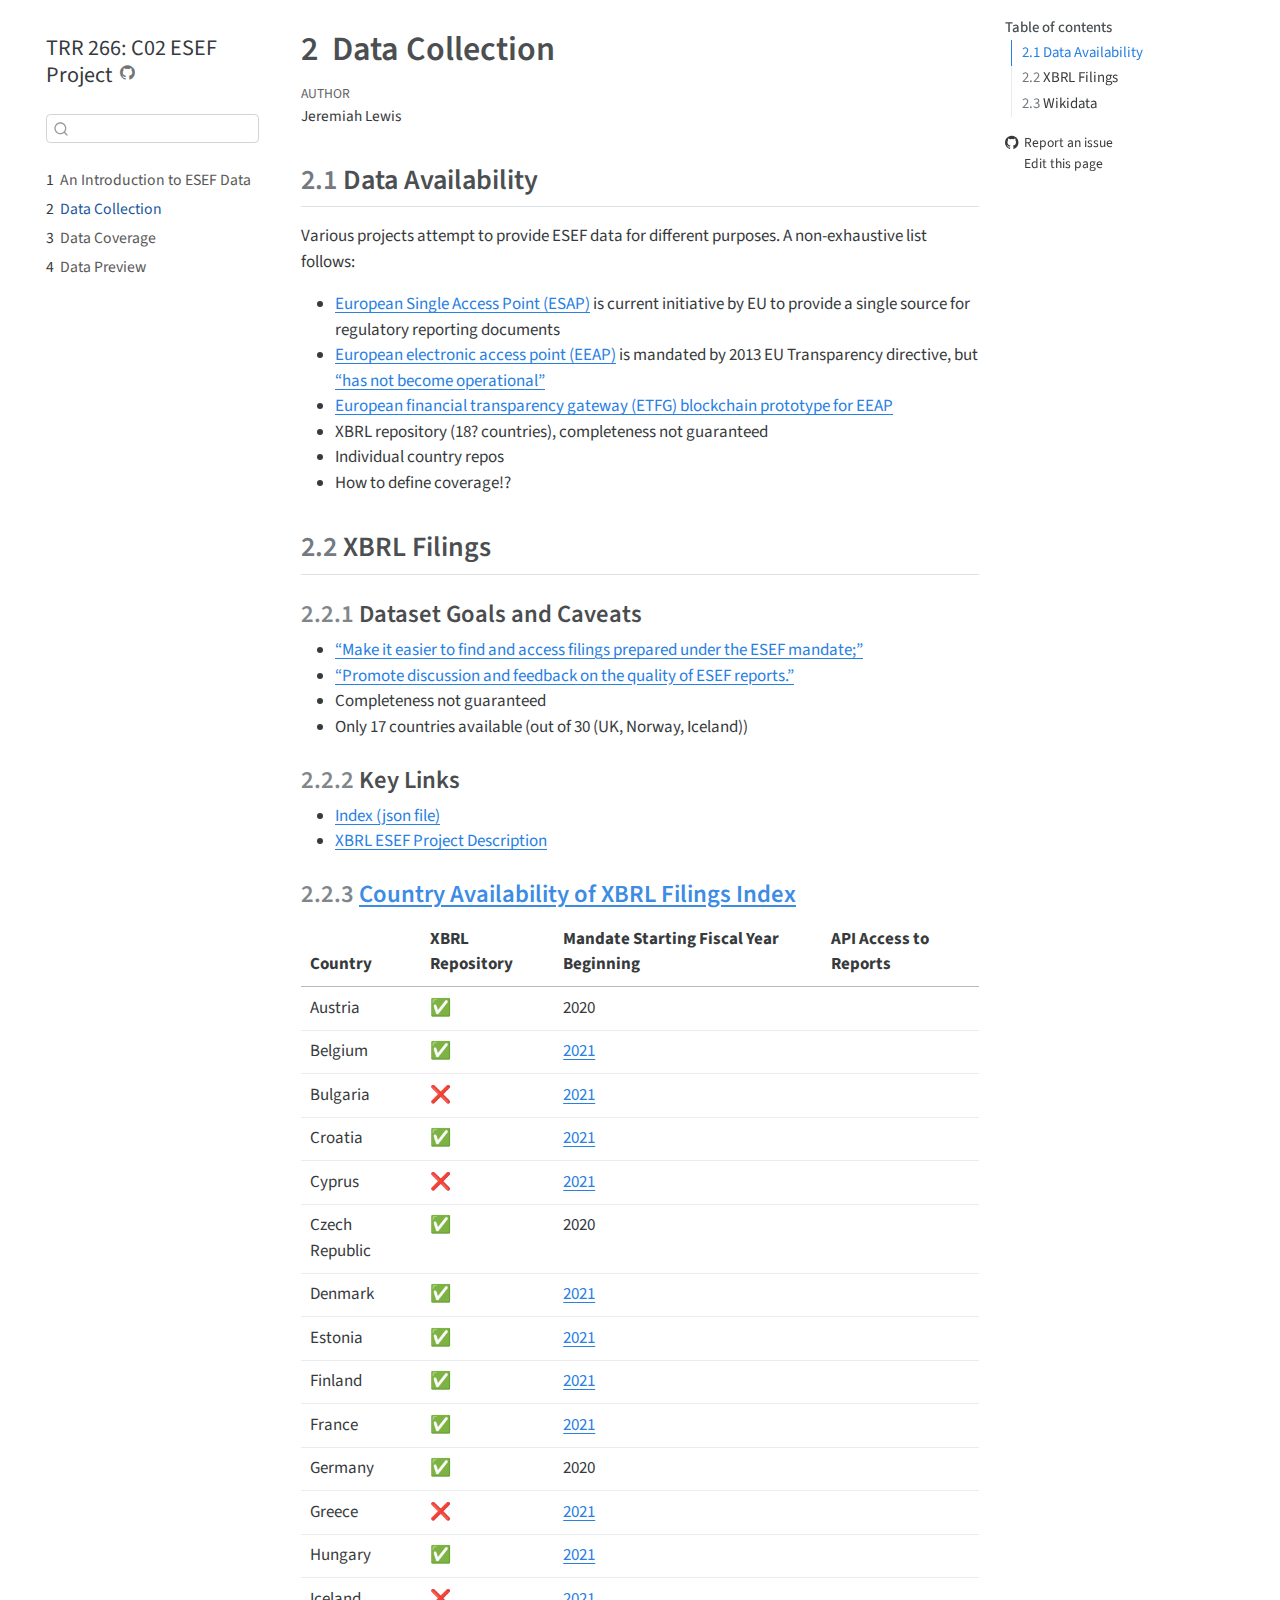
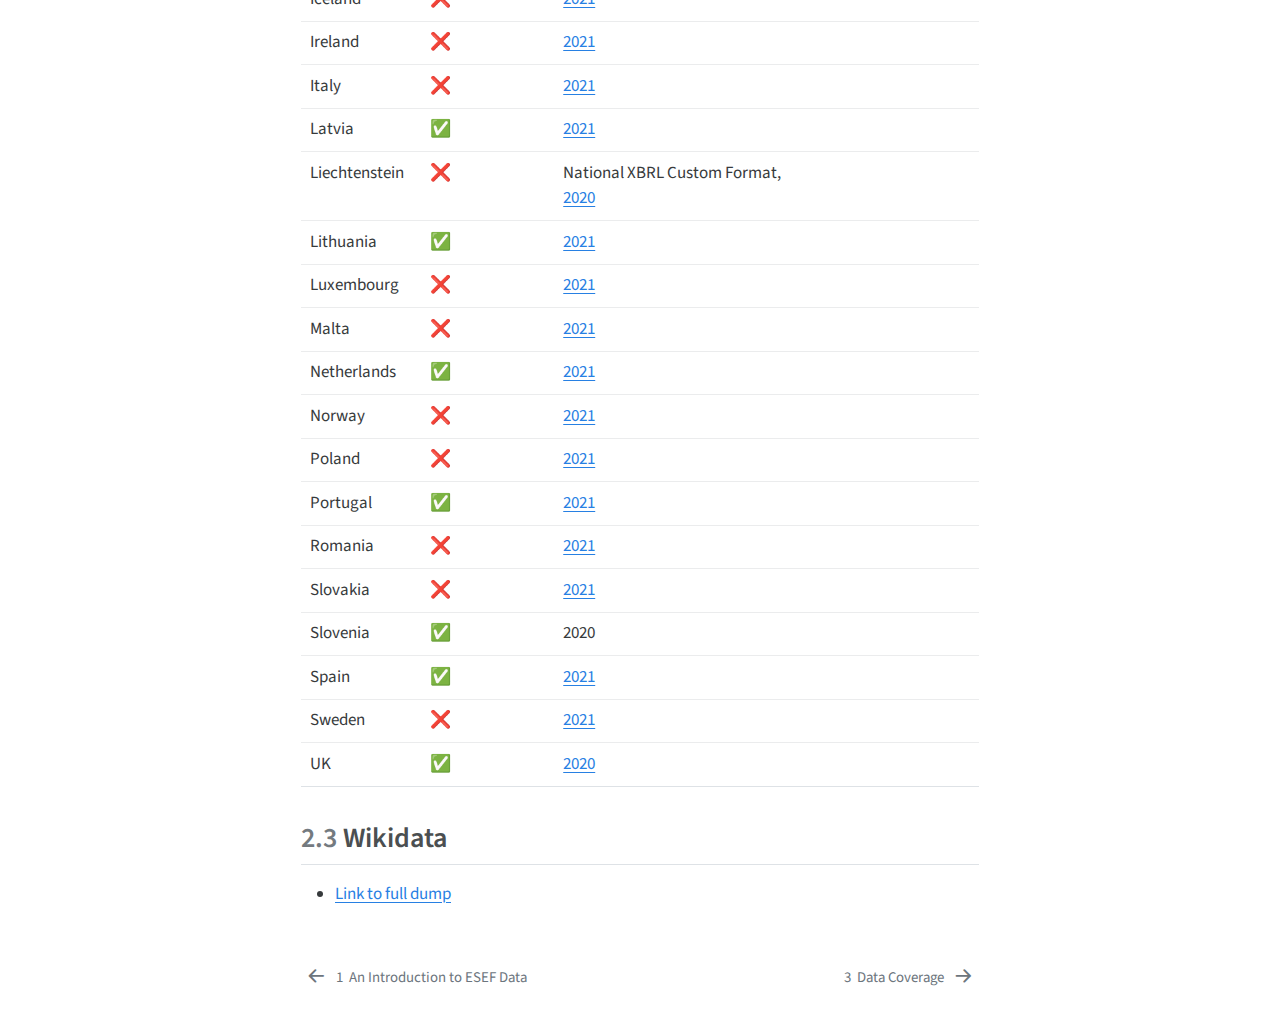
==== commit 25d7bc63: "Deploying to gh-pages from @ trr266/esef-website@b97e0d22181230840eaf5c8ffa002b8cd2375596 🚀" ====
--- a/data-collection.html
+++ b/data-collection.html
@@ -2,7 +2,7 @@
 <html xmlns="http://www.w3.org/1999/xhtml" lang="en" xml:lang="en"><head>
 
 <meta charset="utf-8">
-<meta name="generator" content="quarto-1.3.240">
+<meta name="generator" content="quarto-1.4.226">
 
 <meta name="viewport" content="width=device-width, initial-scale=1.0, user-scalable=yes">
 
@@ -49,6 +49,11 @@
   "panel-placement": "start",
   "type": "textbox",
   "limit": 20,
+  "keyboard-shortcut": [
+    "f",
+    "/",
+    "s"
+  ],
   "language": {
     "search-no-results-text": "No results",
     "search-matching-documents-text": "matching documents",
@@ -58,7 +63,8 @@
     "search-more-matches-text": "more matches in this document",
     "search-clear-button-title": "Clear",
     "search-detached-cancel-button-title": "Cancel",
-    "search-submit-button-title": "Submit"
+    "search-submit-button-title": "Submit",
+    "search-label": "Search"
   }
 }</script>
 
@@ -74,10 +80,10 @@
       <button type="button" class="quarto-btn-toggle btn" data-bs-toggle="collapse" data-bs-target="#quarto-sidebar,#quarto-sidebar-glass" aria-controls="quarto-sidebar" aria-expanded="false" aria-label="Toggle sidebar navigation" onclick="if (window.quartoToggleHeadroom) { window.quartoToggleHeadroom(); }">
         <i class="bi bi-layout-text-sidebar-reverse"></i>
       </button>
-      <nav class="quarto-page-breadcrumbs" aria-label="breadcrumb"><ol class="breadcrumb"><li class="breadcrumb-item"><a href="./data-collection.html"><span class="chapter-number">2</span>&nbsp; <span class="chapter-title">Data Collection</span></a></li></ol></nav>
-      <a class="flex-grow-1" data-bs-toggle="collapse" data-bs-target="#quarto-sidebar,#quarto-sidebar-glass" aria-controls="quarto-sidebar" aria-expanded="false" aria-label="Toggle sidebar navigation" onclick="if (window.quartoToggleHeadroom) { window.quartoToggleHeadroom(); }">      
-      </a>
-      <button type="button" class="btn quarto-search-button" aria-label="Search" onclick="window.quartoOpenSearch();">
+        <nav class="quarto-page-breadcrumbs" aria-label="breadcrumb"><ol class="breadcrumb"><li class="breadcrumb-item"><a href="./data-collection.html"><span class="chapter-number">2</span>&nbsp; <span class="chapter-title">Data Collection</span></a></li></ol></nav>
+        <a class="flex-grow-1" role="button" data-bs-toggle="collapse" data-bs-target="#quarto-sidebar,#quarto-sidebar-glass" aria-controls="quarto-sidebar" aria-expanded="false" aria-label="Toggle sidebar navigation" onclick="if (window.quartoToggleHeadroom) { window.quartoToggleHeadroom(); }">      
+        </a>
+      <button type="button" class="btn quarto-search-button" aria-label="" onclick="window.quartoOpenSearch();">
         <i class="bi bi-search"></i>
       </button>
     </div>
@@ -91,7 +97,7 @@
     <div class="sidebar-title mb-0 py-0">
       <a href="./">TRR 266: C02 ESEF Project</a> 
         <div class="sidebar-tools-main">
-    <a href="https://github.com/trr266/esef-website" title="Source Code" class="quarto-navigation-tool px-1" aria-label="Source Code"><i class="bi bi-github"></i></a>
+    <a href="https://github.com/trr266/esef-website/tree/main/docs/" rel="" title="Source Code" class="quarto-navigation-tool px-1" aria-label="Source Code"><i class="bi bi-github"></i></a>
 </div>
     </div>
       </div>
@@ -145,7 +151,7 @@
   </ul></li>
   <li><a href="#wikidata" id="toc-wikidata" class="nav-link" data-scroll-target="#wikidata"><span class="header-section-number">2.3</span> Wikidata</a></li>
   </ul>
-<div class="toc-actions"><div><i class="bi bi-github"></i></div><div class="action-links"><p><a href="https://github.com/trr266/esef-website/issues/new" class="toc-action">Report an issue</a></p><p><a href="https://github.com/trr266/esef-website/edit/main/data-collection.qmd" class="toc-action">Edit this page</a></p></div></div></nav>
+<div class="toc-actions"><ul><li><a href="https://github.com/trr266/esef-website/issues/new" class="toc-action"><i class="bi bi-github"></i>Report an issue</a></li><li><a href="https://github.com/trr266/esef-website/edit/main/docs/data-collection.qmd" class="toc-action"><i class="bi empty"></i>Edit this page</a></li></ul></div></nav>
     </div>
 <!-- main -->
 <main class="content" id="quarto-document-content">
@@ -494,10 +500,9 @@
     // clear code selection
     e.clearSelection();
   });
-  function tippyHover(el, contentFn) {
+  function tippyHover(el, contentFn, onTriggerFn, onUntriggerFn) {
     const config = {
       allowHTML: true,
-      content: contentFn,
       maxWidth: 500,
       delay: 100,
       arrow: false,
@@ -507,8 +512,17 @@
       interactive: true,
       interactiveBorder: 10,
       theme: 'quarto',
-      placement: 'bottom-start'
+      placement: 'bottom-start',
     };
+    if (contentFn) {
+      config.content = contentFn;
+    }
+    if (onTriggerFn) {
+      config.onTrigger = onTriggerFn;
+    }
+    if (onUntriggerFn) {
+      config.onUntrigger = onUntriggerFn;
+    }
     window.tippy(el, config); 
   }
   const noterefs = window.document.querySelectorAll('a[role="doc-noteref"]');
@@ -521,6 +535,60 @@
       const id = href.replace(/^#\/?/, "");
       const note = window.document.getElementById(id);
       return note.innerHTML;
+    });
+  }
+  const xrefs = window.document.querySelectorAll('a.quarto-xref');
+  const processXRef = (id, note) => {
+    if (id.startsWith('sec-')) {
+      // Special case sections, only their first couple elements
+      const container = document.createElement("div");
+      if (note.children && note.children.length > 2) {
+        for (let i = 0; i < 2; i++) {
+          container.appendChild(note.children[i].cloneNode(true));
+        }
+        return container.innerHTML
+      } else {
+        return note.innerHTML;
+      }
+    } else {
+      return note.innerHTML;
+    }
+  }
+  for (var i=0; i<xrefs.length; i++) {
+    const xref = xrefs[i];
+    tippyHover(xref, undefined, function(instance) {
+      instance.disable();
+      let url = xref.getAttribute('href');
+      let hash = undefined; 
+      try { hash = new URL(url).hash; } catch {}
+      const id = hash.replace(/^#\/?/, "");
+      const note = window.document.getElementById(id);
+      if (note !== null) {
+        try {
+          const html = processXRef(id, note);
+          instance.setContent(html);
+        } finally {
+          instance.enable();
+          instance.show();
+        }
+      } else {
+        // See if we can fetch this
+        fetch(url.split('#')[0])
+        .then(res => res.text())
+        .then(html => {
+          const parser = new DOMParser();
+          const htmlDoc = parser.parseFromString(html, "text/html");
+          const note = htmlDoc.getElementById(id);
+          if (note !== null) {
+            const html = processXRef(id, note);
+            instance.setContent(html);
+          } 
+        }).finally(() => {
+          instance.enable();
+          instance.show();
+        });
+      }
+    }, function(instance) {
     });
   }
       let selectedAnnoteEl;
@@ -564,6 +632,7 @@
             }
             div.style.top = top - 2 + "px";
             div.style.height = height + 4 + "px";
+            div.style.left = 0;
             let gutterDiv = window.document.getElementById("code-annotation-line-highlight-gutter");
             if (gutterDiv === null) {
               gutterDiv = window.document.createElement("div");
@@ -664,4 +733,5 @@
 
 
 
+
 </body></html>--- a/site_libs/quarto-html/quarto-syntax-highlighting.css
+++ b/site_libs/quarto-html/quarto-syntax-highlighting.css
@@ -55,62 +55,85 @@
 
 code span.ot {
   color: #003B4F;
+  font-style: inherit;
 }
 
 code span.at {
   color: #657422;
+  font-style: inherit;
 }
 
 code span.ss {
   color: #20794D;
+  font-style: inherit;
 }
 
 code span.an {
   color: #5E5E5E;
+  font-style: inherit;
 }
 
 code span.fu {
   color: #4758AB;
+  font-style: inherit;
 }
 
 code span.st {
   color: #20794D;
+  font-style: inherit;
 }
 
 code span.cf {
   color: #003B4F;
+  font-style: inherit;
 }
 
 code span.op {
   color: #5E5E5E;
+  font-style: inherit;
 }
 
 code span.er {
   color: #AD0000;
+  font-style: inherit;
 }
 
 code span.bn {
   color: #AD0000;
+  font-style: inherit;
 }
 
 code span.al {
   color: #AD0000;
+  font-style: inherit;
 }
 
 code span.va {
   color: #111111;
+  font-style: inherit;
+}
+
+code span.bu {
+  font-style: inherit;
+}
+
+code span.ex {
+  font-style: inherit;
 }
 
 code span.pp {
   color: #AD0000;
+  font-style: inherit;
 }
 
 code span.in {
   color: #5E5E5E;
+  font-style: inherit;
 }
 
 code span.vs {
   color: #20794D;
+  font-style: inherit;
 }
 
 code span.wa {
@@ -125,22 +148,27 @@
 
 code span.im {
   color: #00769E;
+  font-style: inherit;
 }
 
 code span.ch {
   color: #20794D;
+  font-style: inherit;
 }
 
 code span.dt {
   color: #AD0000;
+  font-style: inherit;
 }
 
 code span.fl {
   color: #AD0000;
+  font-style: inherit;
 }
 
 code span.co {
   color: #5E5E5E;
+  font-style: inherit;
 }
 
 code span.cv {
@@ -150,18 +178,22 @@
 
 code span.cn {
   color: #8f5902;
+  font-style: inherit;
 }
 
 code span.sc {
   color: #5E5E5E;
+  font-style: inherit;
 }
 
 code span.dv {
   color: #AD0000;
+  font-style: inherit;
 }
 
 code span.kw {
   color: #003B4F;
+  font-style: inherit;
 }
 
 .prevent-inlining {
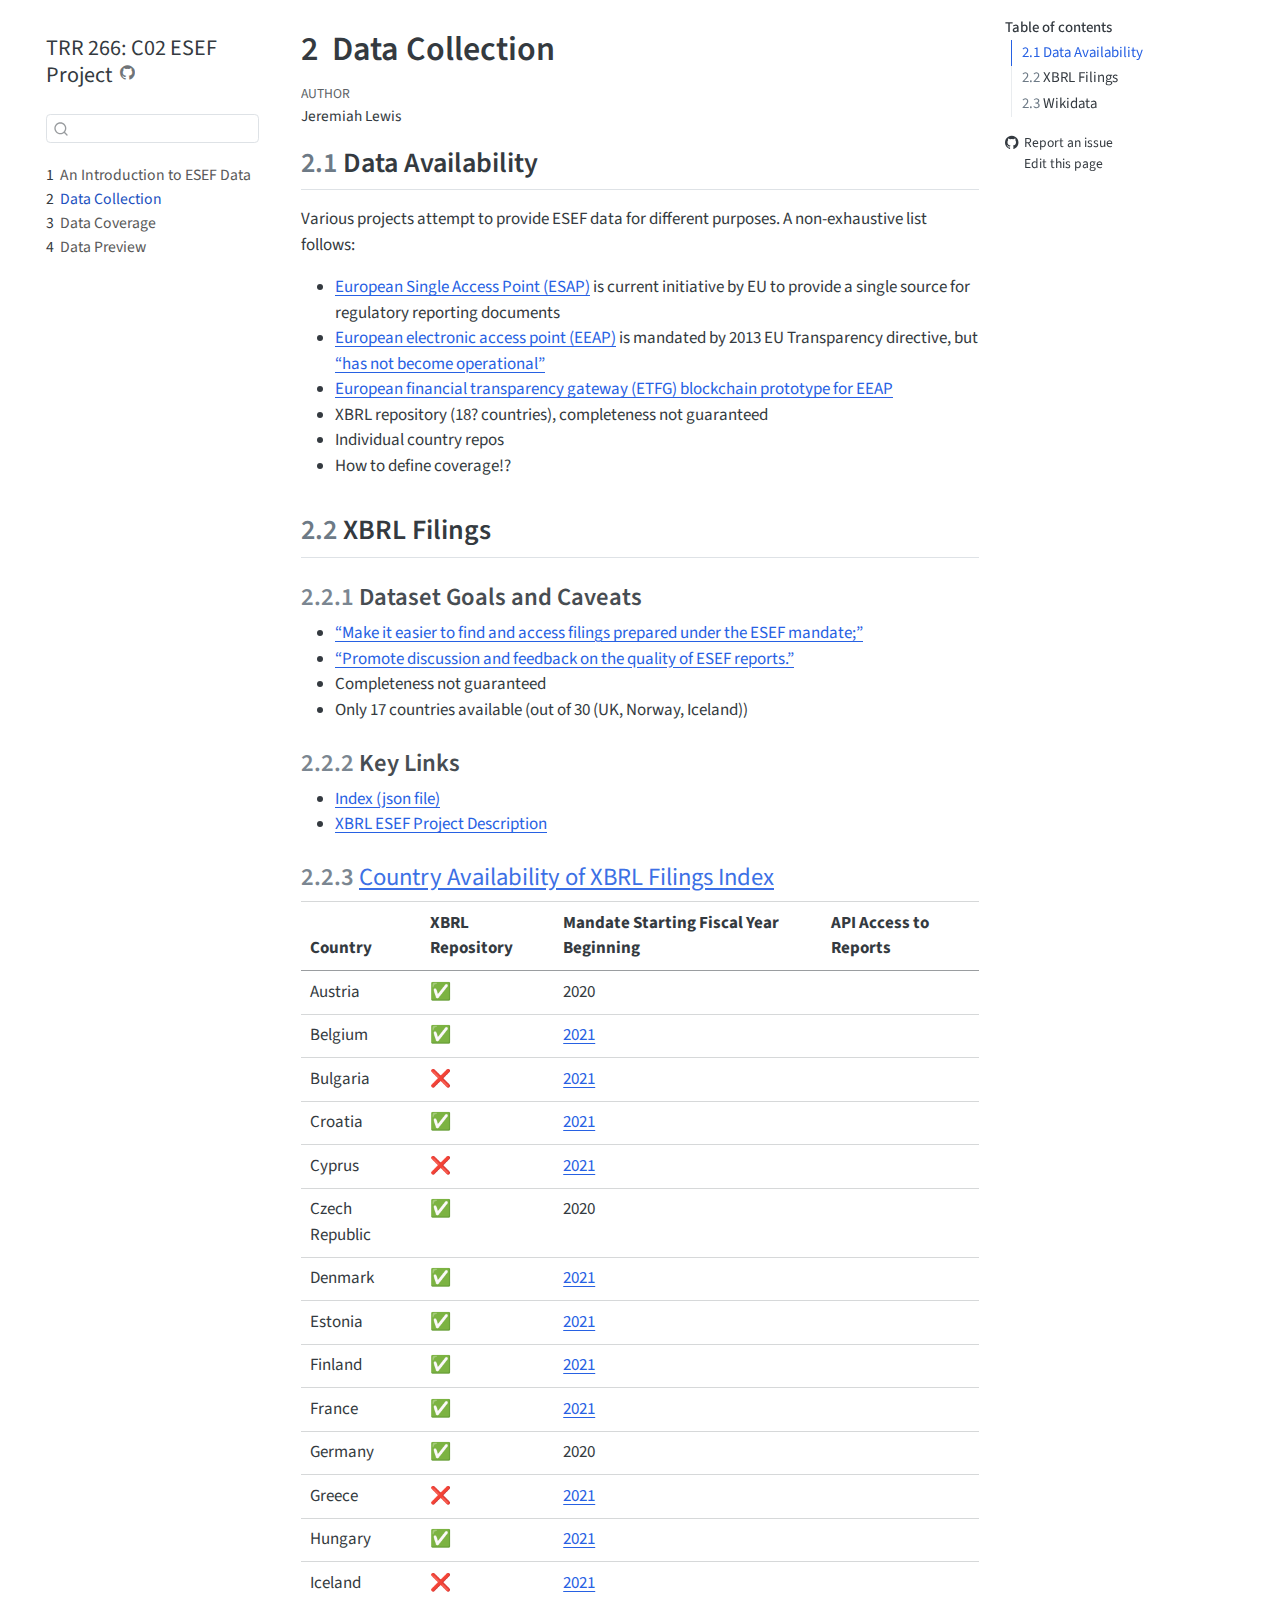
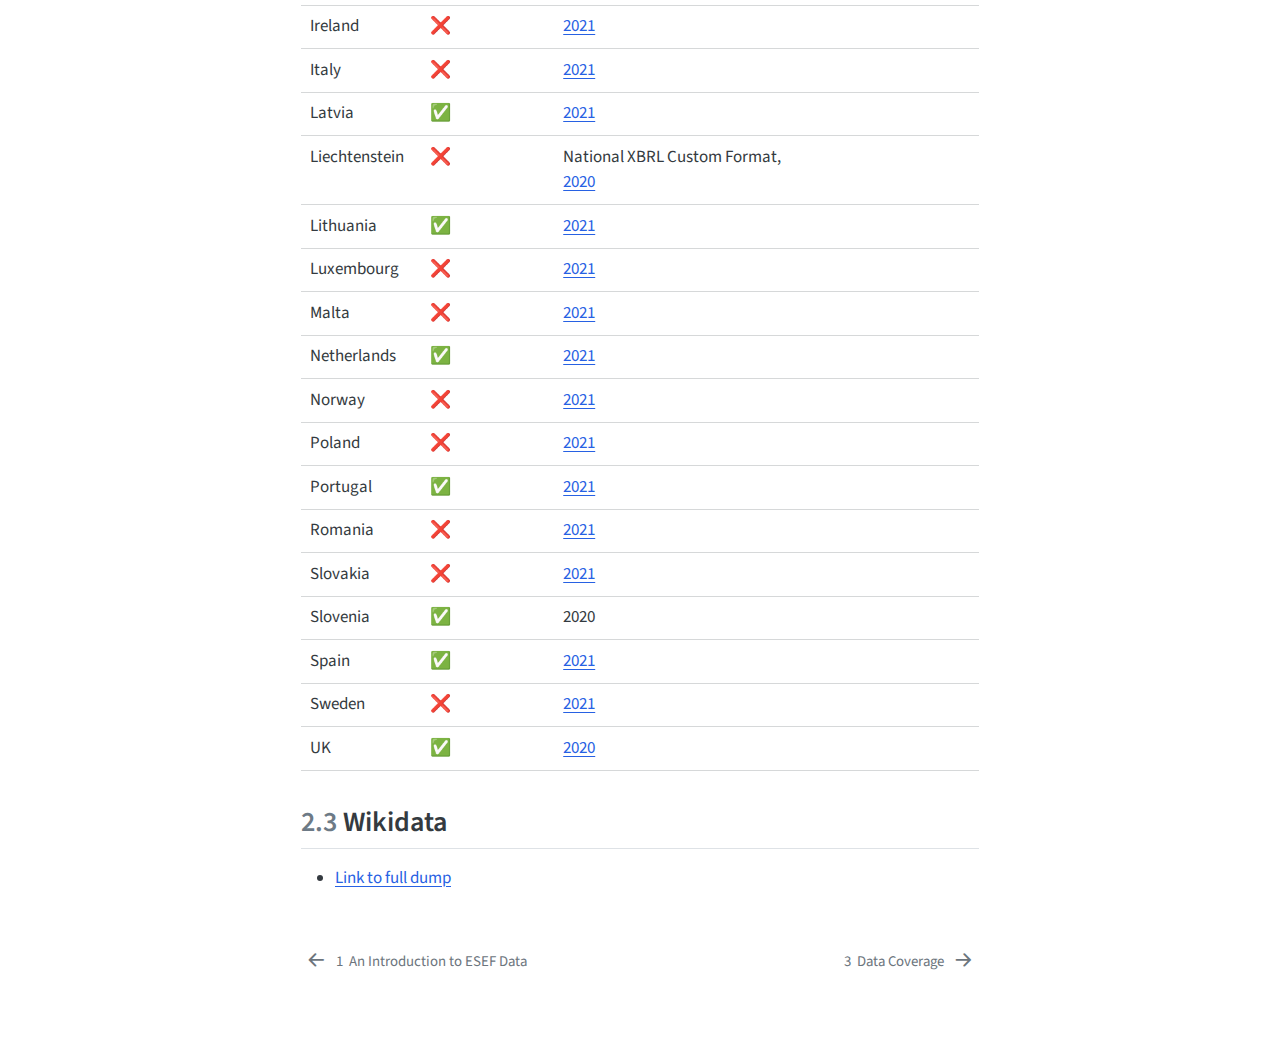
==== commit 8c161df7: "Deploying to gh-pages from @ trr266/esef-website@510e1518b4a02736dd95b491a2e1dfc64dca2582 🚀" ====
--- a/data-collection.html
+++ b/data-collection.html
@@ -2,13 +2,13 @@
 <html xmlns="http://www.w3.org/1999/xhtml" lang="en" xml:lang="en"><head>
 
 <meta charset="utf-8">
-<meta name="generator" content="quarto-1.4.226">
+<meta name="generator" content="quarto-1.7.5">
 
 <meta name="viewport" content="width=device-width, initial-scale=1.0, user-scalable=yes">
 
 <meta name="author" content="Jeremiah Lewis">
 
-<title>TRR 266: C02 ESEF Project - 2&nbsp; Data Collection</title>
+<title>2&nbsp; Data Collection – TRR 266: C02 ESEF Project</title>
 <style>
 code{white-space: pre-wrap;}
 span.smallcaps{font-variant: small-caps;}
@@ -38,22 +38,23 @@
 <script src="site_libs/quarto-html/tippy.umd.min.js"></script>
 <script src="site_libs/quarto-html/anchor.min.js"></script>
 <link href="site_libs/quarto-html/tippy.css" rel="stylesheet">
-<link href="site_libs/quarto-html/quarto-syntax-highlighting.css" rel="stylesheet" id="quarto-text-highlighting-styles">
+<link href="site_libs/quarto-html/quarto-syntax-highlighting-ff4371ef257df69894857e99c6ad0d06.css" rel="stylesheet" id="quarto-text-highlighting-styles">
 <script src="site_libs/bootstrap/bootstrap.min.js"></script>
 <link href="site_libs/bootstrap/bootstrap-icons.css" rel="stylesheet">
-<link href="site_libs/bootstrap/bootstrap.min.css" rel="stylesheet" id="quarto-bootstrap" data-mode="light">
+<link href="site_libs/bootstrap/bootstrap-cd7de1037569933fbb609f06423bd096.min.css" rel="stylesheet" append-hash="true" id="quarto-bootstrap" data-mode="light">
 <script id="quarto-search-options" type="application/json">{
   "location": "sidebar",
   "copy-button": false,
   "collapse-after": 3,
   "panel-placement": "start",
   "type": "textbox",
-  "limit": 20,
+  "limit": 50,
   "keyboard-shortcut": [
     "f",
     "/",
     "s"
   ],
+  "show-item-context": false,
   "language": {
     "search-no-results-text": "No results",
     "search-matching-documents-text": "matching documents",
@@ -62,6 +63,7 @@
     "search-more-match-text": "more match in this document",
     "search-more-matches-text": "more matches in this document",
     "search-clear-button-title": "Clear",
+    "search-text-placeholder": "",
     "search-detached-cancel-button-title": "Cancel",
     "search-submit-button-title": "Submit",
     "search-label": "Search"
@@ -77,13 +79,13 @@
   <header id="quarto-header" class="headroom fixed-top">
   <nav class="quarto-secondary-nav">
     <div class="container-fluid d-flex">
-      <button type="button" class="quarto-btn-toggle btn" data-bs-toggle="collapse" data-bs-target="#quarto-sidebar,#quarto-sidebar-glass" aria-controls="quarto-sidebar" aria-expanded="false" aria-label="Toggle sidebar navigation" onclick="if (window.quartoToggleHeadroom) { window.quartoToggleHeadroom(); }">
+      <button type="button" class="quarto-btn-toggle btn" data-bs-toggle="collapse" role="button" data-bs-target=".quarto-sidebar-collapse-item" aria-controls="quarto-sidebar" aria-expanded="false" aria-label="Toggle sidebar navigation" onclick="if (window.quartoToggleHeadroom) { window.quartoToggleHeadroom(); }">
         <i class="bi bi-layout-text-sidebar-reverse"></i>
       </button>
         <nav class="quarto-page-breadcrumbs" aria-label="breadcrumb"><ol class="breadcrumb"><li class="breadcrumb-item"><a href="./data-collection.html"><span class="chapter-number">2</span>&nbsp; <span class="chapter-title">Data Collection</span></a></li></ol></nav>
-        <a class="flex-grow-1" role="button" data-bs-toggle="collapse" data-bs-target="#quarto-sidebar,#quarto-sidebar-glass" aria-controls="quarto-sidebar" aria-expanded="false" aria-label="Toggle sidebar navigation" onclick="if (window.quartoToggleHeadroom) { window.quartoToggleHeadroom(); }">      
+        <a class="flex-grow-1" role="navigation" data-bs-toggle="collapse" data-bs-target=".quarto-sidebar-collapse-item" aria-controls="quarto-sidebar" aria-expanded="false" aria-label="Toggle sidebar navigation" onclick="if (window.quartoToggleHeadroom) { window.quartoToggleHeadroom(); }">      
         </a>
-      <button type="button" class="btn quarto-search-button" aria-label="" onclick="window.quartoOpenSearch();">
+      <button type="button" class="btn quarto-search-button" aria-label="Search" onclick="window.quartoOpenSearch();">
         <i class="bi bi-search"></i>
       </button>
     </div>
@@ -92,12 +94,12 @@
 <!-- content -->
 <div id="quarto-content" class="quarto-container page-columns page-rows-contents page-layout-article">
 <!-- sidebar -->
-  <nav id="quarto-sidebar" class="sidebar collapse collapse-horizontal sidebar-navigation floating overflow-auto">
+  <nav id="quarto-sidebar" class="sidebar collapse collapse-horizontal quarto-sidebar-collapse-item sidebar-navigation floating overflow-auto">
     <div class="pt-lg-2 mt-2 text-left sidebar-header">
     <div class="sidebar-title mb-0 py-0">
       <a href="./">TRR 266: C02 ESEF Project</a> 
         <div class="sidebar-tools-main">
-    <a href="https://github.com/trr266/esef-website/tree/main/docs/" rel="" title="Source Code" class="quarto-navigation-tool px-1" aria-label="Source Code"><i class="bi bi-github"></i></a>
+    <a href="https://github.com/trr266/esef-website/tree/main/docs/" title="Source Code" class="quarto-navigation-tool px-1" aria-label="Source Code"><i class="bi bi-github"></i></a>
 </div>
     </div>
       </div>
@@ -135,7 +137,7 @@
     </ul>
     </div>
 </nav>
-<div id="quarto-sidebar-glass" data-bs-toggle="collapse" data-bs-target="#quarto-sidebar,#quarto-sidebar-glass"></div>
+<div id="quarto-sidebar-glass" class="quarto-sidebar-collapse-item" data-bs-toggle="collapse" data-bs-target=".quarto-sidebar-collapse-item"></div>
 <!-- margin-sidebar -->
     <div id="quarto-margin-sidebar" class="sidebar margin-sidebar">
         <nav id="TOC" role="doc-toc" class="toc-active">
@@ -177,7 +179,9 @@
   </div>
   
 
+
 </header>
+
 
 <section id="sec-data-availability" class="level2" data-number="2.1">
 <h2 data-number="2.1" class="anchored" data-anchor-id="sec-data-availability"><span class="header-section-number">2.1</span> Data Availability</h2>
@@ -211,7 +215,7 @@
 </section>
 <section id="country-availability-of-xbrl-filings-index" class="level3" data-number="2.2.3">
 <h3 data-number="2.2.3" class="anchored" data-anchor-id="country-availability-of-xbrl-filings-index"><span class="header-section-number">2.2.3</span> <a href="https://filings.xbrl.org/about.html">Country Availability of XBRL Filings Index</a></h3>
-<table class="table">
+<table class="caption-top table">
 <thead>
 <tr class="header">
 <th>Country</th>
@@ -456,18 +460,7 @@
     }
     return false;
   }
-  const clipboard = new window.ClipboardJS('.code-copy-button', {
-    text: function(trigger) {
-      const codeEl = trigger.previousElementSibling.cloneNode(true);
-      for (const childEl of codeEl.children) {
-        if (isCodeAnnotation(childEl)) {
-          childEl.remove();
-        }
-      }
-      return codeEl.innerText;
-    }
-  });
-  clipboard.on('success', function(e) {
+  const onCopySuccess = function(e) {
     // button target
     const button = e.trigger;
     // don't keep focus
@@ -499,7 +492,45 @@
     }, 1000);
     // clear code selection
     e.clearSelection();
+  }
+  const getTextToCopy = function(trigger) {
+      const codeEl = trigger.previousElementSibling.cloneNode(true);
+      for (const childEl of codeEl.children) {
+        if (isCodeAnnotation(childEl)) {
+          childEl.remove();
+        }
+      }
+      return codeEl.innerText;
+  }
+  const clipboard = new window.ClipboardJS('.code-copy-button:not([data-in-quarto-modal])', {
+    text: getTextToCopy
   });
+  clipboard.on('success', onCopySuccess);
+  if (window.document.getElementById('quarto-embedded-source-code-modal')) {
+    const clipboardModal = new window.ClipboardJS('.code-copy-button[data-in-quarto-modal]', {
+      text: getTextToCopy,
+      container: window.document.getElementById('quarto-embedded-source-code-modal')
+    });
+    clipboardModal.on('success', onCopySuccess);
+  }
+    var localhostRegex = new RegExp(/^(?:http|https):\/\/localhost\:?[0-9]*\//);
+    var mailtoRegex = new RegExp(/^mailto:/);
+      var filterRegex = new RegExp('/' + window.location.host + '/');
+    var isInternal = (href) => {
+        return filterRegex.test(href) || localhostRegex.test(href) || mailtoRegex.test(href);
+    }
+    // Inspect non-navigation links and adorn them if external
+ 	var links = window.document.querySelectorAll('a[href]:not(.nav-link):not(.navbar-brand):not(.toc-action):not(.sidebar-link):not(.sidebar-item-toggle):not(.pagination-link):not(.no-external):not([aria-hidden]):not(.dropdown-item):not(.quarto-navigation-tool):not(.about-link)');
+    for (var i=0; i<links.length; i++) {
+      const link = links[i];
+      if (!isInternal(link.href)) {
+        // undo the damage that might have been done by quarto-nav.js in the case of
+        // links that we want to consider external
+        if (link.dataset.originalHref !== undefined) {
+          link.href = link.dataset.originalHref;
+        }
+      }
+    }
   function tippyHover(el, contentFn, onTriggerFn, onUntriggerFn) {
     const config = {
       allowHTML: true,
@@ -534,24 +565,63 @@
       try { href = new URL(href).hash; } catch {}
       const id = href.replace(/^#\/?/, "");
       const note = window.document.getElementById(id);
-      return note.innerHTML;
+      if (note) {
+        return note.innerHTML;
+      } else {
+        return "";
+      }
     });
   }
   const xrefs = window.document.querySelectorAll('a.quarto-xref');
   const processXRef = (id, note) => {
-    if (id.startsWith('sec-')) {
+    // Strip column container classes
+    const stripColumnClz = (el) => {
+      el.classList.remove("page-full", "page-columns");
+      if (el.children) {
+        for (const child of el.children) {
+          stripColumnClz(child);
+        }
+      }
+    }
+    stripColumnClz(note)
+    if (id === null || id.startsWith('sec-')) {
       // Special case sections, only their first couple elements
       const container = document.createElement("div");
       if (note.children && note.children.length > 2) {
-        for (let i = 0; i < 2; i++) {
-          container.appendChild(note.children[i].cloneNode(true));
+        container.appendChild(note.children[0].cloneNode(true));
+        for (let i = 1; i < note.children.length; i++) {
+          const child = note.children[i];
+          if (child.tagName === "P" && child.innerText === "") {
+            continue;
+          } else {
+            container.appendChild(child.cloneNode(true));
+            break;
+          }
+        }
+        if (window.Quarto?.typesetMath) {
+          window.Quarto.typesetMath(container);
         }
         return container.innerHTML
       } else {
+        if (window.Quarto?.typesetMath) {
+          window.Quarto.typesetMath(note);
+        }
         return note.innerHTML;
       }
     } else {
-      return note.innerHTML;
+      // Remove any anchor links if they are present
+      const anchorLink = note.querySelector('a.anchorjs-link');
+      if (anchorLink) {
+        anchorLink.remove();
+      }
+      if (window.Quarto?.typesetMath) {
+        window.Quarto.typesetMath(note);
+      }
+      if (note.classList.contains("callout")) {
+        return note.outerHTML;
+      } else {
+        return note.innerHTML;
+      }
     }
   }
   for (var i=0; i<xrefs.length; i++) {
@@ -560,27 +630,56 @@
       instance.disable();
       let url = xref.getAttribute('href');
       let hash = undefined; 
-      try { hash = new URL(url).hash; } catch {}
-      const id = hash.replace(/^#\/?/, "");
-      const note = window.document.getElementById(id);
-      if (note !== null) {
-        try {
-          const html = processXRef(id, note);
-          instance.setContent(html);
-        } finally {
-          instance.enable();
-          instance.show();
-        }
+      if (url.startsWith('#')) {
+        hash = url;
       } else {
-        // See if we can fetch this
-        fetch(url.split('#')[0])
+        try { hash = new URL(url).hash; } catch {}
+      }
+      if (hash) {
+        const id = hash.replace(/^#\/?/, "");
+        const note = window.document.getElementById(id);
+        if (note !== null) {
+          try {
+            const html = processXRef(id, note.cloneNode(true));
+            instance.setContent(html);
+          } finally {
+            instance.enable();
+            instance.show();
+          }
+        } else {
+          // See if we can fetch this
+          fetch(url.split('#')[0])
+          .then(res => res.text())
+          .then(html => {
+            const parser = new DOMParser();
+            const htmlDoc = parser.parseFromString(html, "text/html");
+            const note = htmlDoc.getElementById(id);
+            if (note !== null) {
+              const html = processXRef(id, note);
+              instance.setContent(html);
+            } 
+          }).finally(() => {
+            instance.enable();
+            instance.show();
+          });
+        }
+      } else {
+        // See if we can fetch a full url (with no hash to target)
+        // This is a special case and we should probably do some content thinning / targeting
+        fetch(url)
         .then(res => res.text())
         .then(html => {
           const parser = new DOMParser();
           const htmlDoc = parser.parseFromString(html, "text/html");
-          const note = htmlDoc.getElementById(id);
+          const note = htmlDoc.querySelector('main.content');
           if (note !== null) {
-            const html = processXRef(id, note);
+            // This should only happen for chapter cross references
+            // (since there is no id in the URL)
+            // remove the first header
+            if (note.children.length > 0 && note.children[0].tagName === "HEADER") {
+              note.children[0].remove();
+            }
+            const html = processXRef(null, note);
             instance.setContent(html);
           } 
         }).finally(() => {
@@ -658,6 +757,32 @@
         });
         selectedAnnoteEl = undefined;
       };
+        // Handle positioning of the toggle
+    window.addEventListener(
+      "resize",
+      throttle(() => {
+        elRect = undefined;
+        if (selectedAnnoteEl) {
+          selectCodeLines(selectedAnnoteEl);
+        }
+      }, 10)
+    );
+    function throttle(fn, ms) {
+    let throttle = false;
+    let timer;
+      return (...args) => {
+        if(!throttle) { // first call gets through
+            fn.apply(this, args);
+            throttle = true;
+        } else { // all the others get throttled
+            if(timer) clearTimeout(timer); // cancel #2
+            timer = setTimeout(() => {
+              fn.apply(this, args);
+              timer = throttle = false;
+            }, ms);
+        }
+      };
+    }
       // Attach click handler to the DT
       const annoteDls = window.document.querySelectorAll('dt[data-target-cell]');
       for (const annoteDlNode of annoteDls) {
@@ -719,12 +844,12 @@
 </script>
 <nav class="page-navigation">
   <div class="nav-page nav-page-previous">
-      <a href="./index.html" class="pagination-link">
+      <a href="./index.html" class="pagination-link" aria-label="An Introduction to ESEF Data">
         <i class="bi bi-arrow-left-short"></i> <span class="nav-page-text"><span class="chapter-number">1</span>&nbsp; <span class="chapter-title">An Introduction to ESEF Data</span></span>
       </a>          
   </div>
   <div class="nav-page nav-page-next">
-      <a href="./data-coverage.html" class="pagination-link">
+      <a href="./data-coverage.html" class="pagination-link" aria-label="Data Coverage">
         <span class="nav-page-text"><span class="chapter-number">3</span>&nbsp; <span class="chapter-title">Data Coverage</span></span> <i class="bi bi-arrow-right-short"></i>
       </a>
   </div>
@@ -734,4 +859,4 @@
 
 
 
-</body></html>+<footer class="footer"><div class="nav-footer"><div class="nav-footer-center"><div class="toc-actions d-sm-block d-md-none"><ul><li><a href="https://github.com/trr266/esef-website/issues/new" class="toc-action"><i class="bi bi-github"></i>Report an issue</a></li><li><a href="https://github.com/trr266/esef-website/edit/main/docs/data-collection.qmd" class="toc-action"><i class="bi empty"></i>Edit this page</a></li></ul></div></div></div></footer></body></html>--- a/site_libs/quarto-html/quarto-syntax-highlighting-ff4371ef257df69894857e99c6ad0d06.css
+++ b/site_libs/quarto-html/quarto-syntax-highlighting-ff4371ef257df69894857e99c6ad0d06.css
@@ -0,0 +1,205 @@
+/* quarto syntax highlight colors */
+:root {
+  --quarto-hl-ot-color: #003B4F;
+  --quarto-hl-at-color: #657422;
+  --quarto-hl-ss-color: #20794D;
+  --quarto-hl-an-color: #5E5E5E;
+  --quarto-hl-fu-color: #4758AB;
+  --quarto-hl-st-color: #20794D;
+  --quarto-hl-cf-color: #003B4F;
+  --quarto-hl-op-color: #5E5E5E;
+  --quarto-hl-er-color: #AD0000;
+  --quarto-hl-bn-color: #AD0000;
+  --quarto-hl-al-color: #AD0000;
+  --quarto-hl-va-color: #111111;
+  --quarto-hl-bu-color: inherit;
+  --quarto-hl-ex-color: inherit;
+  --quarto-hl-pp-color: #AD0000;
+  --quarto-hl-in-color: #5E5E5E;
+  --quarto-hl-vs-color: #20794D;
+  --quarto-hl-wa-color: #5E5E5E;
+  --quarto-hl-do-color: #5E5E5E;
+  --quarto-hl-im-color: #00769E;
+  --quarto-hl-ch-color: #20794D;
+  --quarto-hl-dt-color: #AD0000;
+  --quarto-hl-fl-color: #AD0000;
+  --quarto-hl-co-color: #5E5E5E;
+  --quarto-hl-cv-color: #5E5E5E;
+  --quarto-hl-cn-color: #8f5902;
+  --quarto-hl-sc-color: #5E5E5E;
+  --quarto-hl-dv-color: #AD0000;
+  --quarto-hl-kw-color: #003B4F;
+}
+
+/* other quarto variables */
+:root {
+  --quarto-font-monospace: SFMono-Regular, Menlo, Monaco, Consolas, "Liberation Mono", "Courier New", monospace;
+}
+
+pre > code.sourceCode > span {
+  color: #003B4F;
+}
+
+code span {
+  color: #003B4F;
+}
+
+code.sourceCode > span {
+  color: #003B4F;
+}
+
+div.sourceCode,
+div.sourceCode pre.sourceCode {
+  color: #003B4F;
+}
+
+code span.ot {
+  color: #003B4F;
+  font-style: inherit;
+}
+
+code span.at {
+  color: #657422;
+  font-style: inherit;
+}
+
+code span.ss {
+  color: #20794D;
+  font-style: inherit;
+}
+
+code span.an {
+  color: #5E5E5E;
+  font-style: inherit;
+}
+
+code span.fu {
+  color: #4758AB;
+  font-style: inherit;
+}
+
+code span.st {
+  color: #20794D;
+  font-style: inherit;
+}
+
+code span.cf {
+  color: #003B4F;
+  font-weight: bold;
+  font-style: inherit;
+}
+
+code span.op {
+  color: #5E5E5E;
+  font-style: inherit;
+}
+
+code span.er {
+  color: #AD0000;
+  font-style: inherit;
+}
+
+code span.bn {
+  color: #AD0000;
+  font-style: inherit;
+}
+
+code span.al {
+  color: #AD0000;
+  font-style: inherit;
+}
+
+code span.va {
+  color: #111111;
+  font-style: inherit;
+}
+
+code span.bu {
+  font-style: inherit;
+}
+
+code span.ex {
+  font-style: inherit;
+}
+
+code span.pp {
+  color: #AD0000;
+  font-style: inherit;
+}
+
+code span.in {
+  color: #5E5E5E;
+  font-style: inherit;
+}
+
+code span.vs {
+  color: #20794D;
+  font-style: inherit;
+}
+
+code span.wa {
+  color: #5E5E5E;
+  font-style: italic;
+}
+
+code span.do {
+  color: #5E5E5E;
+  font-style: italic;
+}
+
+code span.im {
+  color: #00769E;
+  font-style: inherit;
+}
+
+code span.ch {
+  color: #20794D;
+  font-style: inherit;
+}
+
+code span.dt {
+  color: #AD0000;
+  font-style: inherit;
+}
+
+code span.fl {
+  color: #AD0000;
+  font-style: inherit;
+}
+
+code span.co {
+  color: #5E5E5E;
+  font-style: inherit;
+}
+
+code span.cv {
+  color: #5E5E5E;
+  font-style: italic;
+}
+
+code span.cn {
+  color: #8f5902;
+  font-style: inherit;
+}
+
+code span.sc {
+  color: #5E5E5E;
+  font-style: inherit;
+}
+
+code span.dv {
+  color: #AD0000;
+  font-style: inherit;
+}
+
+code span.kw {
+  color: #003B4F;
+  font-weight: bold;
+  font-style: inherit;
+}
+
+.prevent-inlining {
+  content: "</";
+}
+
+/*# sourceMappingURL=b3f176ee5333b1059064ce213e5a7f79.css.map */
